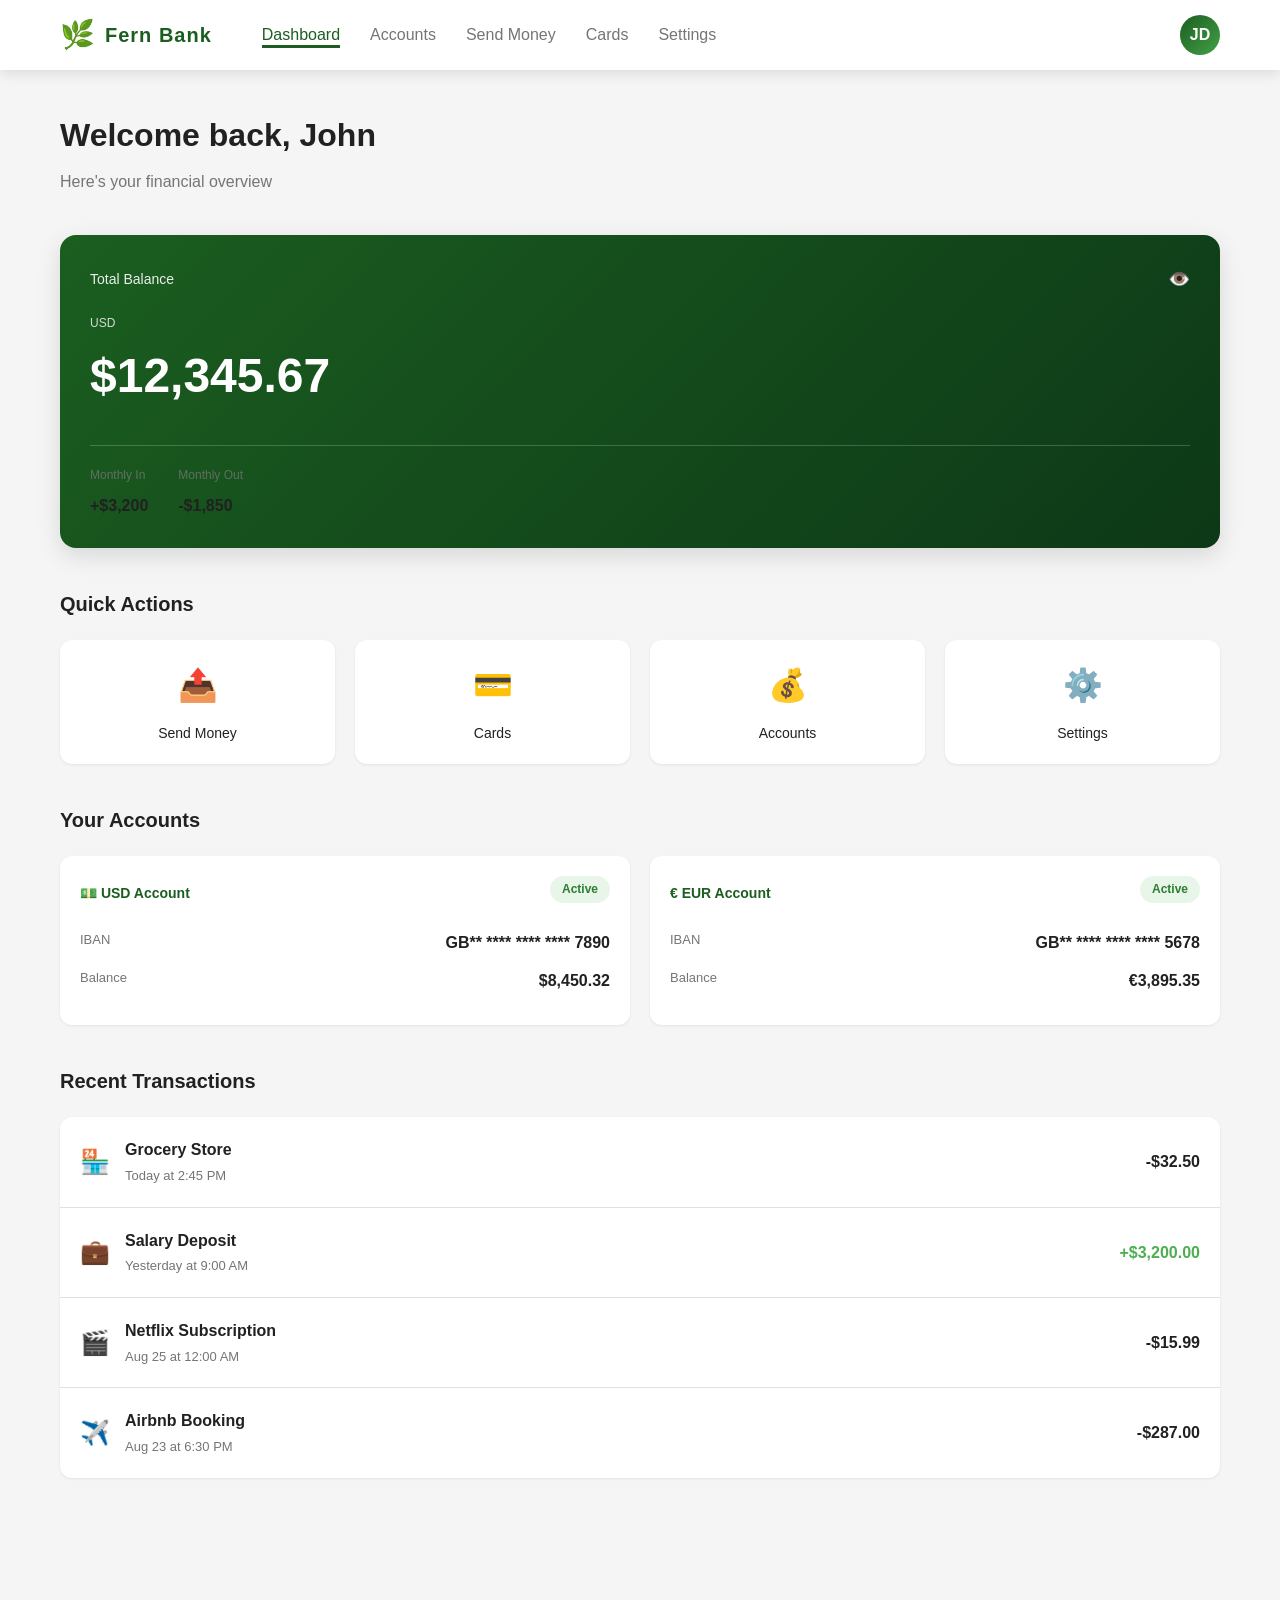
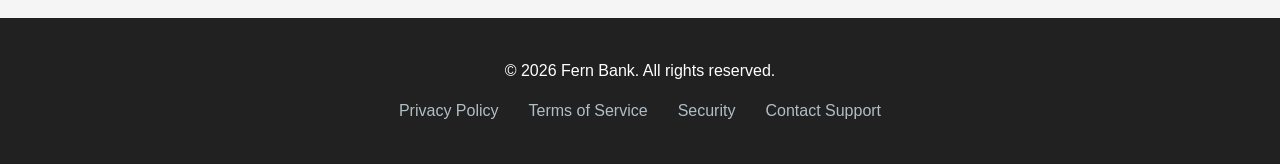
==== website/index.html @ 04ccd869 "Add Fern Bank website - modern banking UI inspired by Revolut - Create complete Fern Bank website wi" ====
<!DOCTYPE html>
<html lang="en">
<head>
    <meta charset="UTF-8">
    <meta name="viewport" content="width=device-width, initial-scale=1.0">
    <title>Fern Bank - Modern Digital Banking</title>
    <link rel="stylesheet" href="css/styles.css">
    <link rel="stylesheet" href="css/responsive.css">
</head>
<body>
    <!-- Navigation -->
    <nav class="navbar">
        <div class="navbar-container">
            <div class="logo">
                <span class="logo-icon">🌿</span>
                <span class="logo-text">Fern Bank</span>
            </div>
            <ul class="nav-links">
                <li><a href="index.html" class="active">Dashboard</a></li>
                <li><a href="accounts.html">Accounts</a></li>
                <li><a href="transfer.html">Send Money</a></li>
                <li><a href="cards.html">Cards</a></li>
                <li><a href="settings.html">Settings</a></li>
            </ul>
            <div class="nav-user">
                <div class="user-avatar">JD</div>
                <div class="user-menu">
                    <p class="user-name">John Doe</p>
                    <p class="user-email">john@fernbank.com</p>
                </div>
            </div>
        </div>
    </nav>

    <!-- Main Content -->
    <main class="main-content">
        <div class="container">
            <!-- Header Section -->
            <section class="header-section">
                <h1>Welcome back, John</h1>
                <p class="subtitle">Here's your financial overview</p>
            </section>

            <!-- Balance Card -->
            <section class="balance-section">
                <div class="balance-card">
                    <div class="balance-header">
                        <h2>Total Balance</h2>
                        <span class="balance-toggle">👁️</span>
                    </div>
                    <div class="balance-amount">
                        <span class="currency">USD</span>
                        <h3 class="amount">$12,345.67</h3>
                    </div>
                    <div class="balance-footer">
                        <div class="balance-stat">
                            <span class="stat-label">Monthly In</span>
                            <span class="stat-value">+$3,200</span>
                        </div>
                        <div class="balance-stat">
                            <span class="stat-label">Monthly Out</span>
                            <span class="stat-value">-$1,850</span>
                        </div>
                    </div>
                </div>
            </section>

            <!-- Quick Actions -->
            <section class="quick-actions">
                <h2>Quick Actions</h2>
                <div class="action-grid">
                    <a href="transfer.html" class="action-btn">
                        <span class="action-icon">📤</span>
                        <span class="action-label">Send Money</span>
                    </a>
                    <a href="cards.html" class="action-btn">
                        <span class="action-icon">💳</span>
                        <span class="action-label">Cards</span>
                    </a>
                    <a href="accounts.html" class="action-btn">
                        <span class="action-icon">💰</span>
                        <span class="action-label">Accounts</span>
                    </a>
                    <a href="settings.html" class="action-btn">
                        <span class="action-icon">⚙️</span>
                        <span class="action-label">Settings</span>
                    </a>
                </div>
            </section>

            <!-- Accounts Overview -->
            <section class="accounts-section">
                <h2>Your Accounts</h2>
                <div class="accounts-list">
                    <div class="account-card">
                        <div class="account-header">
                            <span class="account-type">💵 USD Account</span>
                            <span class="account-status">Active</span>
                        </div>
                        <div class="account-iban">
                            <span class="label">IBAN</span>
                            <span class="value">GB** **** **** **** 7890</span>
                        </div>
                        <div class="account-balance">
                            <span class="label">Balance</span>
                            <span class="value">$8,450.32</span>
                        </div>
                    </div>

                    <div class="account-card">
                        <div class="account-header">
                            <span class="account-type">€ EUR Account</span>
                            <span class="account-status">Active</span>
                        </div>
                        <div class="account-iban">
                            <span class="label">IBAN</span>
                            <span class="value">GB** **** **** **** 5678</span>
                        </div>
                        <div class="account-balance">
                            <span class="label">Balance</span>
                            <span class="value">€3,895.35</span>
                        </div>
                    </div>
                </div>
            </section>

            <!-- Recent Transactions -->
            <section class="transactions-section">
                <h2>Recent Transactions</h2>
                <div class="transactions-list">
                    <div class="transaction-item">
                        <div class="transaction-info">
                            <span class="transaction-icon">🏪</span>
                            <div class="transaction-details">
                                <span class="transaction-name">Grocery Store</span>
                                <span class="transaction-date">Today at 2:45 PM</span>
                            </div>
                        </div>
                        <span class="transaction-amount negative">-$32.50</span>
                    </div>

                    <div class="transaction-item">
                        <div class="transaction-info">
                            <span class="transaction-icon">💼</span>
                            <div class="transaction-details">
                                <span class="transaction-name">Salary Deposit</span>
                                <span class="transaction-date">Yesterday at 9:00 AM</span>
                            </div>
                        </div>
                        <span class="transaction-amount positive">+$3,200.00</span>
                    </div>

                    <div class="transaction-item">
                        <div class="transaction-info">
                            <span class="transaction-icon">🎬</span>
                            <div class="transaction-details">
                                <span class="transaction-name">Netflix Subscription</span>
                                <span class="transaction-date">Aug 25 at 12:00 AM</span>
                            </div>
                        </div>
                        <span class="transaction-amount negative">-$15.99</span>
                    </div>

                    <div class="transaction-item">
                        <div class="transaction-info">
                            <span class="transaction-icon">✈️</span>
                            <div class="transaction-details">
                                <span class="transaction-name">Airbnb Booking</span>
                                <span class="transaction-date">Aug 23 at 6:30 PM</span>
                            </div>
                        </div>
                        <span class="transaction-amount negative">-$287.00</span>
                    </div>
                </div>
            </section>
        </div>
    </main>

    <!-- Footer -->
    <footer class="footer">
        <div class="footer-content">
            <p>&copy; 2026 Fern Bank. All rights reserved.</p>
            <ul class="footer-links">
                <li><a href="#">Privacy Policy</a></li>
                <li><a href="#">Terms of Service</a></li>
                <li><a href="#">Security</a></li>
                <li><a href="#">Contact Support</a></li>
            </ul>
        </div>
    </footer>

    <script src="js/main.js"></script>
</body>
</html>
---- website/css/styles.css ----
/* ============================================
   FERN BANK - MAIN STYLESHEET
   ============================================ */

:root {
    --primary-color: #1B5E20;
    --primary-dark: #0D3817;
    --primary-light: #43A047;
    --secondary-color: #FFC107;
    --background-color: #F5F5F5;
    --surface-color: #FFFFFF;
    --text-primary: #212121;
    --text-secondary: #757575;
    --border-color: #E0E0E0;
    --success-color: #4CAF50;
    --danger-color: #F44336;
    --warning-color: #FF9800;
    --shadow-sm: 0 1px 3px rgba(0, 0, 0, 0.08);
    --shadow-md: 0 4px 12px rgba(0, 0, 0, 0.1);
    --shadow-lg: 0 8px 24px rgba(0, 0, 0, 0.12);
    --transition: all 0.3s ease;
}

* {
    margin: 0;
    padding: 0;
    box-sizing: border-box;
}

body {
    font-family: -apple-system, BlinkMacSystemFont, 'Segoe UI', Roboto, Oxygen, Ubuntu, Cantarell, sans-serif;
    background-color: var(--background-color);
    color: var(--text-primary);
    line-height: 1.6;
}

/* ============================================
   NAVIGATION
   ============================================ */

.navbar {
    background-color: var(--surface-color);
    box-shadow: var(--shadow-md);
    position: sticky;
    top: 0;
    z-index: 100;
}

.navbar-container {
    max-width: 1200px;
    margin: 0 auto;
    padding: 0 20px;
    display: flex;
    align-items: center;
    justify-content: space-between;
    height: 70px;
}

.logo {
    display: flex;
    align-items: center;
    gap: 10px;
    text-decoration: none;
    color: var(--primary-color);
    font-weight: bold;
    font-size: 20px;
}

.logo-icon {
    font-size: 28px;
}

.logo-text {
    letter-spacing: 1px;
}

.nav-links {
    display: flex;
    list-style: none;
    gap: 30px;
    flex: 1;
    margin-left: 50px;
}

.nav-links a {
    text-decoration: none;
    color: var(--text-secondary);
    font-weight: 500;
    transition: var(--transition);
    position: relative;
    padding-bottom: 5px;
}

.nav-links a:hover,
.nav-links a.active {
    color: var(--primary-color);
}

.nav-links a.active::after {
    content: '';
    position: absolute;
    bottom: 0;
    left: 0;
    right: 0;
    height: 3px;
    background-color: var(--primary-color);
}

.nav-user {
    display: flex;
    align-items: center;
    gap: 15px;
    margin-left: auto;
}

.user-avatar {
    width: 40px;
    height: 40px;
    border-radius: 50%;
    background: linear-gradient(135deg, var(--primary-color), var(--primary-light));
    display: flex;
    align-items: center;
    justify-content: center;
    color: white;
    font-weight: bold;
    cursor: pointer;
    transition: var(--transition);
}

.user-avatar:hover {
    transform: scale(1.05);
    box-shadow: var(--shadow-md);
}

.user-menu {
    display: none;
}

/* ============================================
   MAIN CONTENT
   ============================================ */

.main-content {
    flex: 1;
    min-height: calc(100vh - 70px);
}

.container {
    max-width: 1200px;
    margin: 0 auto;
    padding: 40px 20px;
}

/* ============================================
   HEADER SECTION
   ============================================ */

.header-section {
    margin-bottom: 40px;
}

.header-section h1 {
    font-size: 32px;
    margin-bottom: 8px;
    color: var(--text-primary);
}

.header-section .subtitle {
    font-size: 16px;
    color: var(--text-secondary);
}

/* ============================================
   BALANCE CARD
   ============================================ */

.balance-section {
    margin-bottom: 40px;
}

.balance-card {
    background: linear-gradient(135deg, var(--primary-color), var(--primary-dark));
    color: white;
    border-radius: 16px;
    padding: 30px;
    box-shadow: var(--shadow-lg);
}

.balance-header {
    display: flex;
    justify-content: space-between;
    align-items: center;
    margin-bottom: 20px;
}

.balance-header h2 {
    font-size: 14px;
    font-weight: 500;
    opacity: 0.9;
}

.balance-toggle {
    cursor: pointer;
    font-size: 18px;
}

.balance-amount {
    margin-bottom: 30px;
}

.balance-amount .currency {
    display: block;
    font-size: 12px;
    opacity: 0.8;
    margin-bottom: 5px;
}

.balance-amount h3 {
    font-size: 48px;
    font-weight: bold;
}

.balance-footer {
    display: flex;
    gap: 30px;
    padding-top: 20px;
    border-top: 1px solid rgba(255, 255, 255, 0.2);
}

.balance-stat {
    display: flex;
    flex-direction: column;
}

.stat-label {
    font-size: 12px;
    opacity: 0.8;
}

.stat-value {
    font-size: 16px;
    font-weight: bold;
    margin-top: 3px;
}

/* ============================================
   BUTTONS
   ============================================ */

.btn {
    display: inline-flex;
    align-items: center;
    justify-content: center;
    padding: 12px 24px;
    border: none;
    border-radius: 8px;
    font-size: 14px;
    font-weight: 600;
    cursor: pointer;
    transition: var(--transition);
    text-decoration: none;
}

.btn-primary {
    background-color: var(--primary-color);
    color: white;
}

.btn-primary:hover {
    background-color: var(--primary-dark);
    box-shadow: var(--shadow-md);
}

.btn-secondary {
    background-color: var(--background-color);
    color: var(--primary-color);
    border: 2px solid var(--primary-color);
}

.btn-secondary:hover {
    background-color: var(--primary-color);
    color: white;
}

.btn-large {
    width: 100%;
    padding: 16px 24px;
    font-size: 16px;
    margin-top: 20px;
}

.btn-small {
    padding: 8px 16px;
    font-size: 12px;
}

/* ============================================
   QUICK ACTIONS
   ============================================ */

.quick-actions {
    margin-bottom: 40px;
}

.quick-actions h2 {
    margin-bottom: 20px;
    font-size: 20px;
}

.action-grid {
    display: grid;
    grid-template-columns: repeat(auto-fit, minmax(150px, 1fr));
    gap: 20px;
}

.action-btn {
    display: flex;
    flex-direction: column;
    align-items: center;
    justify-content: center;
    gap: 10px;
    padding: 20px;
    background-color: var(--surface-color);
    border-radius: 12px;
    box-shadow: var(--shadow-sm);
    text-decoration: none;
    color: var(--text-primary);
    transition: var(--transition);
}

.action-btn:hover {
    transform: translateY(-4px);
    box-shadow: var(--shadow-md);
    background-color: #F0F7F0;
}

.action-icon {
    font-size: 32px;
}

.action-label {
    font-weight: 500;
    font-size: 14px;
    text-align: center;
}

/* ============================================
   ACCOUNTS SECTION
   ============================================ */

.accounts-section,
.accounts-detailed {
    margin-bottom: 40px;
}

.accounts-section h2,
.accounts-detailed h2 {
    margin-bottom: 20px;
    font-size: 20px;
}

.accounts-list,
.accounts-detailed {
    display: grid;
    grid-template-columns: repeat(auto-fit, minmax(300px, 1fr));
    gap: 20px;
}

.account-card {
    background-color: var(--surface-color);
    border-radius: 12px;
    padding: 20px;
    box-shadow: var(--shadow-sm);
    transition: var(--transition);
}

.account-card:hover {
    box-shadow: var(--shadow-md);
}

.account-card-detailed {
    background-color: var(--surface-color);
    border-radius: 12px;
    box-shadow: var(--shadow-sm);
    overflow: hidden;
    transition: var(--transition);
}

.account-card-detailed:hover {
    box-shadow: var(--shadow-md);
}

.account-header {
    display: flex;
    justify-content: space-between;
    align-items: center;
    margin-bottom: 15px;
}

.account-card-header {
    display: flex;
    justify-content: space-between;
    align-items: flex-start;
    padding: 20px;
    background-color: #FAFAFA;
    border-bottom: 1px solid var(--border-color);
}

.account-info h3 {
    margin-bottom: 4px;
    color: var(--text-primary);
}

.account-desc {
    font-size: 13px;
    color: var(--text-secondary);
}

.account-type {
    display: block;
    font-weight: 600;
    color: var(--primary-color);
    margin-bottom: 5px;
    font-size: 14px;
}

.account-status {
    display: inline-block;
    background-color: #E8F5E9;
    color: #2E7D32;
    padding: 4px 12px;
    border-radius: 20px;
    font-size: 12px;
    font-weight: 600;
}

.account-iban,
.account-balance,
.account-status {
    display: flex;
    justify-content: space-between;
    margin-bottom: 12px;
}

.account-iban .label,
.account-balance .label {
    font-size: 13px;
    color: var(--text-secondary);
}

.account-iban .value,
.account-balance .value {
    font-weight: 600;
    color: var(--text-primary);
}

.account-card-body {
    padding: 20px;
}

.info-row {
    display: flex;
    justify-content: space-between;
    margin-bottom: 15px;
    padding-bottom: 15px;
    border-bottom: 1px solid var(--border-color);
}

.info-row:last-child {
    border-bottom: none;
}

.info-row .label {
    color: var(--text-secondary);
    font-size: 13px;
}

.info-row .value {
    font-weight: 600;
    color: var(--text-primary);
}

.info-row .amount {
    color: var(--primary-color);
    font-size: 18px;
}

.account-card-actions {
    display: flex;
    gap: 10px;
    padding: 20px;
    background-color: #FAFAFA;
}

.account-card-actions .btn {
    flex: 1;
}

.account-menu {
    cursor: pointer;
    font-size: 18px;
    color: var(--text-secondary);
}

/* ============================================
   TRANSACTIONS
   ============================================ */

.transactions-section {
    margin-bottom: 40px;
}

.transactions-section h2 {
    margin-bottom: 20px;
    font-size: 20px;
}

.transactions-list {
    background-color: var(--surface-color);
    border-radius: 12px;
    overflow: hidden;
    box-shadow: var(--shadow-sm);
}

.transaction-item {
    display: flex;
    justify-content: space-between;
    align-items: center;
    padding: 20px;
    border-bottom: 1px solid var(--border-color);
    transition: var(--transition);
}

.transaction-item:last-child {
    border-bottom: none;
}

.transaction-item:hover {
    background-color: #FAFAFA;
}

.transaction-info {
    display: flex;
    align-items: center;
    gap: 15px;
    flex: 1;
}

.transaction-icon {
    font-size: 24px;
}

.transaction-details {
    display: flex;
    flex-direction: column;
}

.transaction-name {
    font-weight: 600;
    color: var(--text-primary);
    margin-bottom: 3px;
}

.transaction-date {
    font-size: 13px;
    color: var(--text-secondary);
}

.transaction-amount {
    font-weight: 600;
    font-size: 16px;
}

.transaction-amount.positive {
    color: var(--success-color);
}

.transaction-amount.negative {
    color: var(--text-primary);
}

/* ============================================
   CARDS SECTION
   ============================================ */

.card-display {
    display: grid;
    grid-template-columns: 1fr 1fr;
    gap: 30px;
    margin-bottom: 40px;
    align-items: center;
}

.card {
    border-radius: 16px;
    padding: 24px;
    color: white;
    box-shadow: var(--shadow-lg);
    height: 220px;
    display: flex;
    flex-direction: column;
    justify-content: space-between;
}

.physical-card {
    background: linear-gradient(135deg, #1B5E20, #0D3817);
}

.virtual-card {
    background: linear-gradient(135deg, #1976D2, #1565C0);
}

.card-header {
    display: flex;
    justify-content: space-between;
    align-items: flex-start;
}

.card-type {
    font-size: 11px;
    font-weight: 700;
    letter-spacing: 2px;
    opacity: 0.8;
}

.card-logo {
    font-size: 28px;
}

.card-number {
    display: flex;
    gap: 10px;
    font-size: 20px;
    font-weight: 500;
    letter-spacing: 2px;
    margin: 20px 0;
}

.card-details {
    display: flex;
    justify-content: space-between;
}

.card-detail {
    display: flex;
    flex-direction: column;
}

.detail-label {
    font-size: 10px;
    opacity: 0.7;
    margin-bottom: 3px;
}

.detail-value {
    font-size: 14px;
    font-weight: 600;
}

.card-info {
    padding: 20px 0;
}

.card-info h3 {
    margin-bottom: 8px;
}

.card-description {
    color: var(--text-secondary);
    font-size: 14px;
    margin-bottom: 20px;
}

.card-stats {
    display: grid;
    grid-template-columns: repeat(3, 1fr);
    gap: 20px;
    margin-bottom: 20px;
    padding: 20px;
    background-color: var(--background-color);
    border-radius: 8px;
}

.stat {
    display: flex;
    flex-direction: column;
}

.stat-label {
    font-size: 12px;
    color: var(--text-secondary);
    margin-bottom: 5px;
}

.stat-value {
    font-weight: 600;
    color: var(--text-primary);
}

.stat-value.active {
    color: var(--success-color);
}

.card-actions {
    display: flex;
    gap: 10px;
}

.card-actions .btn {
    flex: 1;
}

/* ============================================
   TRANSFER SECTION
   ============================================ */

.transfer-section {
    margin-bottom: 40px;
}

.transfer-card {
    background-color: var(--surface-color);
    border-radius: 12px;
    padding: 30px;
    box-shadow: var(--shadow-md);
    max-width: 500px;
}

.transfer-form {
    display: flex;
    flex-direction: column;
}

.form-group {
    margin-bottom: 20px;
}

.form-group label {
    display: block;
    font-weight: 600;
    margin-bottom: 8px;
    color: var(--text-primary);
    font-size: 14px;
}

.form-group input,
.form-group select {
    width: 100%;
    padding: 12px;
    border: 1px solid var(--border-color);
    border-radius: 8px;
    font-size: 14px;
    transition: var(--transition);
}

.form-group input:focus,
.form-group select:focus {
    outline: none;
    border-color: var(--primary-color);
    box-shadow: 0 0 0 3px rgba(27, 94, 32, 0.1);
}

.form-row {
    display: grid;
    grid-template-columns: 1fr 1fr;
    gap: 15px;
}

.suggestions {
    margin-top: 10px;
    border: 1px solid var(--border-color);
    border-radius: 8px;
    overflow: hidden;
    display: none;
}

.suggestion-item {
    display: flex;
    align-items: center;
    gap: 12px;
    padding: 12px;
    cursor: pointer;
    transition: var(--transition);
    border-bottom: 1px solid var(--border-color);
}

.suggestion-item:last-child {
    border-bottom: none;
}

.suggestion-item:hover {
    background-color: #FAFAFA;
}

.suggestion-avatar {
    font-size: 24px;
}

.suggestion-info p {
    margin: 2px 0;
}

.suggestion-name {
    font-weight: 600;
    color: var(--text-primary);
    font-size: 14px;
}

.suggestion-email {
    font-size: 12px;
    color: var(--text-secondary);
}

.fee-info {
    margin: 20px 0;
    padding: 15px;
    background-color: var(--background-color);
    border-radius: 8px;
}

.fee-row {
    display: flex;
    justify-content: space-between;
    margin-bottom: 10px;
    font-size: 14px;
}

.fee-row.total {
    font-weight: 600;
    padding-top: 10px;
    border-top: 1px solid var(--border-color);
    margin-top: 10px;
}

.fee-label {
    color: var(--text-secondary);
}

.fee-value {
    color: var(--text-primary);
    font-weight: 600;
}

.fee-free {
    color: var(--success-color);
}

/* ============================================
   RECIPIENTS
   ============================================ */

.recent-transfers {
    margin-bottom: 40px;
}

.recipients-grid {
    display: grid;
    grid-template-columns: repeat(auto-fill, minmax(150px, 1fr));
    gap: 20px;
}

.recipient-card {
    background-color: var(--surface-color);
    border-radius: 12px;
    padding: 20px;
    text-align: center;
    box-shadow: var(--shadow-sm);
    transition: var(--transition);
}

.recipient-card:hover {
    box-shadow: var(--shadow-md);
    transform: translateY(-2px);
}

.recipient-avatar {
    font-size: 48px;
    display: block;
    margin-bottom: 10px;
}

.recipient-name {
    font-weight: 600;
    margin-bottom: 3px;
    color: var(--text-primary);
}

.recipient-email {
    font-size: 12px;
    color: var(--text-secondary);
    margin-bottom: 12px;
}

/* ============================================
   SETTINGS
   ============================================ */

.settings-layout {
    display: grid;
    grid-template-columns: 250px 1fr;
    gap: 30px;
}

.settings-sidebar {
    background-color: var(--surface-color);
    border-radius: 12px;
    padding: 0;
    height: fit-content;
    box-shadow: var(--shadow-sm);
}

.settings-menu {
    display: flex;
    flex-direction: column;
    list-style: none;
}

.menu-item {
    display: block;
    padding: 15px 20px;
    text-decoration: none;
    color: var(--text-secondary);
    border-bottom: 1px solid var(--border-color);
    transition: var(--transition);
    cursor: pointer;
}

.menu-item:last-child {
    border-bottom: none;
}

.menu-item:hover {
    background-color: #FAFAFA;
    color: var(--primary-color);
}

.menu-item.active {
    background-color: #F0F7F0;
    color: var(--primary-color);
    font-weight: 600;
    border-left: 4px solid var(--primary-color);
    padding-left: 16px;
}

.settings-content {
    display: flex;
    flex-direction: column;
    gap: 20px;
}

.settings-panel h2 {
    margin-bottom: 20px;
    font-size: 22px;
}

.setting-card {
    background-color: var(--surface-color);
    border-radius: 12px;
    overflow: hidden;
    box-shadow: var(--shadow-sm);
}

.setting-header {
    padding: 20px;
    background-color: #FAFAFA;
    border-bottom: 1px solid var(--border-color);
}

.setting-header h3 {
    font-size: 16px;
    margin: 0;
}

.setting-body {
    padding: 20px;
}

.setting-desc {
    font-size: 13px;
    color: var(--text-secondary);
}

.profile-item {
    display: flex;
    align-items: center;
    gap: 20px;
    margin-bottom: 20px;
}

.profile-avatar {
    width: 80px;
    height: 80px;
    border-radius: 50%;
    object-fit: cover;
}

.profile-info {
    flex: 1;
}

.profile-info p {
    margin: 3px 0;
}

.toggle-item {
    display: flex;
    justify-content: space-between;
    align-items: center;
    padding: 15px 0;
    border-bottom: 1px solid var(--border-color);
}

.toggle-item:last-child {
    border-bottom: none;
}

.toggle-info p {
    margin: 3px 0;
}

.toggle-switch {
    position: relative;
    display: inline-block;
    width: 50px;
    height: 28px;
}

.toggle-switch input {
    opacity: 0;
    width: 0;
    height: 0;
}

.toggle-slider {
    position: absolute;
    cursor: pointer;
    top: 0;
    left: 0;
    right: 0;
    bottom: 0;
    background-color: #CCC;
    transition: var(--transition);
    border-radius: 34px;
}

.toggle-slider:before {
    position: absolute;
    content: '';
    height: 22px;
    width: 22px;
    left: 3px;
    bottom: 3px;
    background-color: white;
    transition: var(--transition);
    border-radius: 50%;
}

input:checked + .toggle-slider {
    background-color: var(--primary-color);
}

input:checked + .toggle-slider:before {
    transform: translateX(22px);
}

.session-item,
.limit-item,
.support-item {
    display: flex;
    justify-content: space-between;
    align-items: center;
    padding: 15px 0;
    border-bottom: 1px solid var(--border-color);
}

.session-item:last-child,
.limit-item:last-child,
.support-item:last-child {
    border-bottom: none;
}

.session-info p,
.support-item p {
    margin: 3px 0;
}

.badge {
    background-color: #E8F5E9;
    color: #2E7D32;
    padding: 4px 12px;
    border-radius: 20px;
    font-size: 12px;
    font-weight: 600;
}

/* ============================================
   ACTION SECTION
   ============================================ */

.action-section {
    margin-bottom: 30px;
}

/* ============================================
   FOOTER
   ============================================ */

.footer {
    background-color: var(--text-primary);
    color: white;
    padding: 40px 20px;
    margin-top: 60px;
}

.footer-content {
    max-width: 1200px;
    margin: 0 auto;
    text-align: center;
}

.footer-links {
    list-style: none;
    display: flex;
    justify-content: center;
    gap: 30px;
    margin-top: 15px;
}

.footer-links a {
    color: #B0BEC5;
    text-decoration: none;
    transition: var(--transition);
}

.footer-links a:hover {
    color: white;
}
---- website/css/responsive.css ----
/* ============================================
   FERN BANK - RESPONSIVE DESIGN
   ============================================ */

/* Tablet (768px and up) */
@media (max-width: 1024px) {
    .navbar-container {
        padding: 0 15px;
    }

    .nav-links {
        gap: 20px;
        font-size: 14px;
    }

    .container {
        padding: 30px 15px;
    }

    .action-grid {
        grid-template-columns: repeat(auto-fit, minmax(120px, 1fr));
    }

    .settings-layout {
        grid-template-columns: 200px 1fr;
        gap: 20px;
    }

    .card-display {
        grid-template-columns: 1fr;
        gap: 20px;
    }

    .balance-card {
        padding: 20px;
    }

    .balance-amount h3 {
        font-size: 36px;
    }
}

/* Mobile (600px and below) */
@media (max-width: 768px) {
    .navbar-container {
        flex-direction: column;
        height: auto;
        gap: 15px;
        padding: 15px;
    }

    .nav-links {
        flex-direction: column;
        gap: 10px;
        margin-left: 0;
        width: 100%;
    }

    .nav-links a {
        display: block;
        padding: 10px;
    }

    .nav-user {
        width: 100%;
        justify-content: space-between;
    }

    .container {
        padding: 20px 15px;
    }

    .action-grid {
        grid-template-columns: repeat(2, 1fr);
        gap: 15px;
    }

    .action-btn {
        padding: 15px;
    }

    .action-icon {
        font-size: 28px;
    }

    .action-label {
        font-size: 12px;
    }

    .accounts-list,
    .accounts-detailed {
        grid-template-columns: 1fr;
    }

    .balance-card {
        padding: 20px;
    }

    .balance-amount h3 {
        font-size: 28px;
    }

    .balance-footer {
        flex-direction: column;
        gap: 15px;
    }

    .recipients-grid {
        grid-template-columns: repeat(auto-fill, minmax(100px, 1fr));
        gap: 15px;
    }

    .settings-layout {
        grid-template-columns: 1fr;
        gap: 20px;
    }

    .settings-sidebar {
        display: grid;
        grid-template-columns: repeat(auto-fit, minmax(100px, 1fr));
        gap: 10px;
    }

    .settings-menu {
        flex-direction: row;
        flex-wrap: wrap;
    }

    .menu-item {
        flex: 1;
        min-width: 100px;
        text-align: center;
        padding: 10px;
        border-right: 1px solid var(--border-color);
        border-bottom: none;
    }

    .menu-item:last-child {
        border-right: none;
    }

    .menu-item.active {
        border-left: none;
        border-bottom: 3px solid var(--primary-color);
        padding-bottom: 7px;
    }

    .card-display {
        grid-template-columns: 1fr;
        gap: 20px;
    }

    .transfer-card {
        max-width: 100%;
    }

    .form-row {
        grid-template-columns: 1fr;
    }

    .card-stats {
        grid-template-columns: 1fr;
    }

    .balance-stats {
        flex-direction: column;
        gap: 15px;
    }
}

/* Small Mobile (480px and below) */
@media (max-width: 480px) {
    .logo-icon {
        font-size: 24px;
    }

    .logo-text {
        font-size: 16px;
    }

    .balance-amount h3 {
        font-size: 24px;
    }

    .action-grid {
        grid-template-columns: 1fr;
    }

    .action-btn {
        padding: 12px;
        gap: 8px;
    }

    .action-icon {
        font-size: 24px;
    }

    .action-label {
        font-size: 11px;
    }

    .section-title {
        font-size: 18px;
    }

    .header-section h1 {
        font-size: 24px;
    }

    .transaction-item {
        flex-direction: column;
        gap: 10px;
    }

    .transaction-amount {
        align-self: flex-start;
    }

    .card {
        height: 180px;
        padding: 16px;
    }

    .card-number {
        font-size: 16px;
        gap: 8px;
    }

    .recipient-card {
        padding: 15px;
    }

    .recipient-avatar {
        font-size: 36px;
    }

    .btn-large {
        padding: 12px 16px;
        font-size: 14px;
    }
}
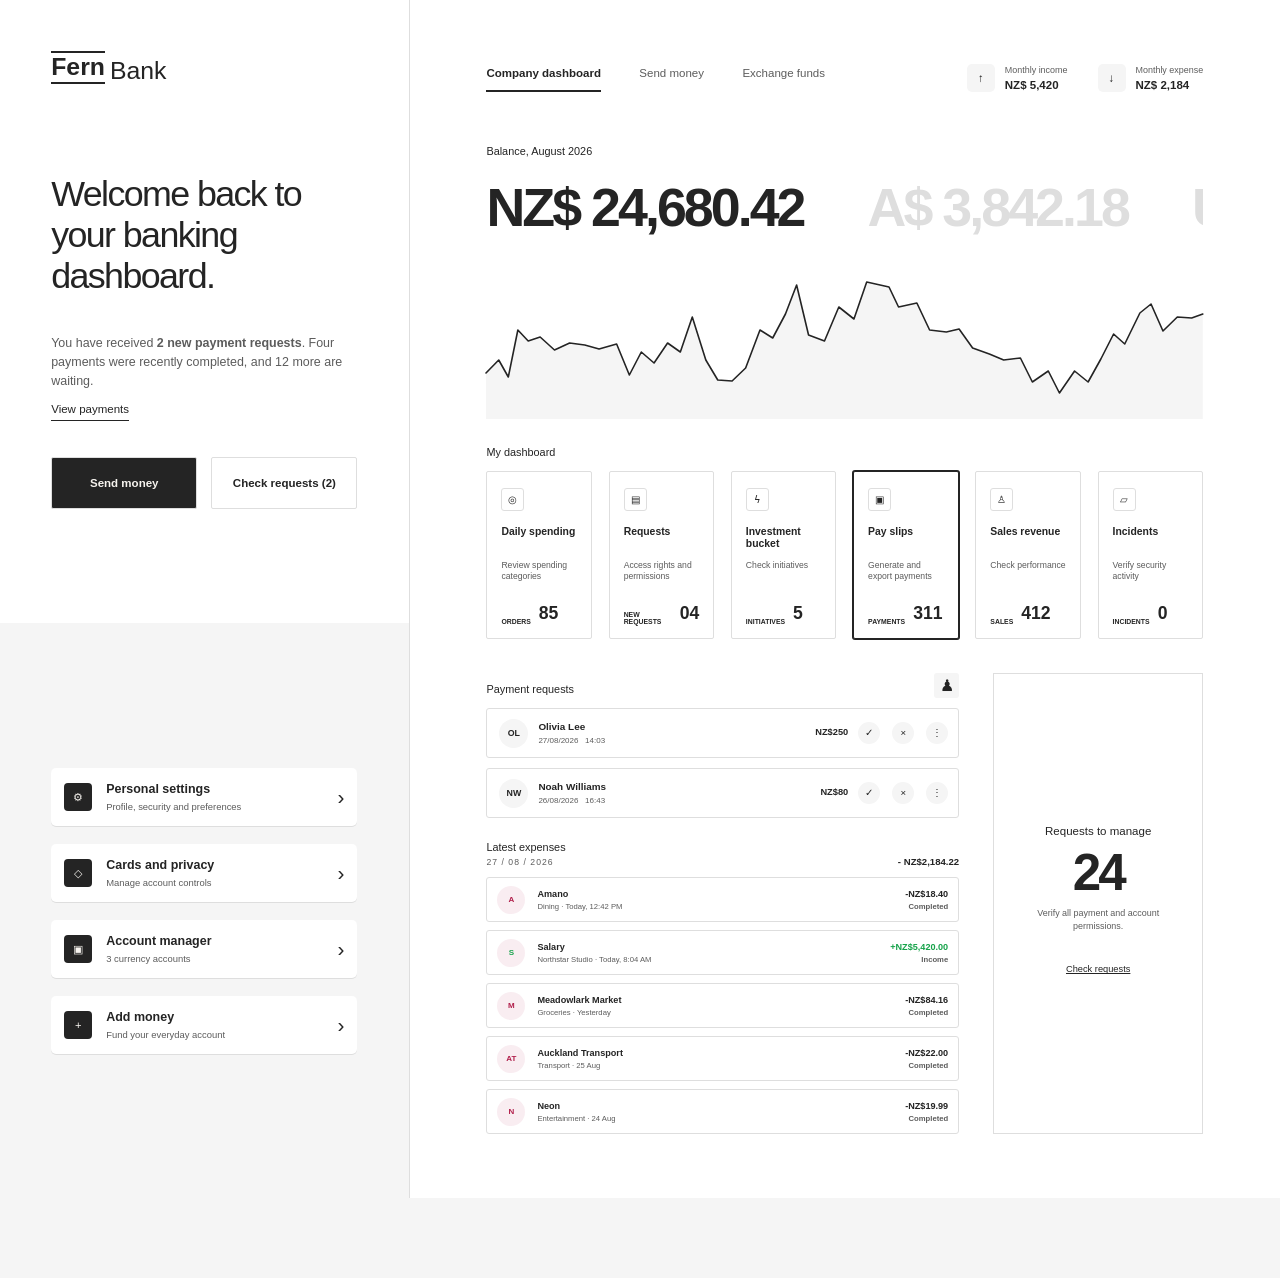
==== commit 6fcec055: "Add Project Koru ARB pack, refresh Fern Bank demo, and reframe repo as review/training material avat" ====
--- a/website/index.html
+++ b/website/index.html
@@ -1,194 +1,247 @@
-<!DOCTYPE html>
+<!doctype html>
 <html lang="en">
 <head>
-    <meta charset="UTF-8">
-    <meta name="viewport" content="width=device-width, initial-scale=1.0">
-    <title>Fern Bank - Modern Digital Banking</title>
-    <link rel="stylesheet" href="css/styles.css">
-    <link rel="stylesheet" href="css/responsive.css">
+  <meta charset="utf-8">
+  <meta name="viewport" content="width=device-width, initial-scale=1">
+  <script>
+    (() => {
+      const param = new URLSearchParams(window.location.search).get("clawpilotTheme");
+      const theme = param || (window.matchMedia("(prefers-color-scheme: dark)").matches ? "dark" : "light");
+      document.documentElement.setAttribute("data-theme", theme);
+    })();
+  </script>
+  <title>Fern Bank</title>
+  <meta name="description" content="Fern Bank personal banking product exercise">
+  <link rel="icon" href="data:image/svg+xml,%3Csvg xmlns='http://www.w3.org/2000/svg' viewBox='0 0 64 64'%3E%3Crect width='64' height='64' rx='16' fill='%23b11f4b'/%3E%3Cpath d='M16 49C18 26 30 14 50 11 47 32 36 45 16 49Z' fill='none' stroke='white' stroke-width='5'/%3E%3C/svg%3E">
+  <link rel="stylesheet" href="css/styles.css">
+  <link rel="stylesheet" href="css/responsive.css">
 </head>
 <body>
-    <!-- Navigation -->
-    <nav class="navbar">
-        <div class="navbar-container">
-            <div class="logo">
-                <span class="logo-icon">🌿</span>
-                <span class="logo-text">Fern Bank</span>
-            </div>
-            <ul class="nav-links">
-                <li><a href="index.html" class="active">Dashboard</a></li>
-                <li><a href="accounts.html">Accounts</a></li>
-                <li><a href="transfer.html">Send Money</a></li>
-                <li><a href="cards.html">Cards</a></li>
-                <li><a href="settings.html">Settings</a></li>
-            </ul>
-            <div class="nav-user">
-                <div class="user-avatar">JD</div>
-                <div class="user-menu">
-                    <p class="user-name">John Doe</p>
-                    <p class="user-email">john@fernbank.com</p>
-                </div>
-            </div>
-        </div>
-    </nav>
-
-    <!-- Main Content -->
-    <main class="main-content">
-        <div class="container">
-            <!-- Header Section -->
-            <section class="header-section">
-                <h1>Welcome back, John</h1>
-                <p class="subtitle">Here's your financial overview</p>
+  <div class="app-shell">
+    <aside class="sidebar" aria-label="Primary navigation">
+      <a class="brand" href="#home" aria-label="Fern Bank home">
+        <span class="brand-mark" aria-hidden="true">
+          <svg viewBox="0 0 48 48"><path d="M11 38C13 20 23 10 38 8c-2 16-10 26-27 30Z"/><path d="M13 36c7-8 14-14 23-24"/><path d="M19 29h9M24 23v-7"/></svg>
+        </span>
+        <span>Fern Bank</span>
+      </a>
+      <nav class="primary-nav">
+        <button class="nav-item is-active" data-view="home" type="button"><svg viewBox="0 0 24 24"><path d="M3 11 12 4l9 7v9H3Z"/><path d="M9 20v-6h6v6"/></svg><span>Home</span></button>
+        <button class="nav-item" data-view="accounts" type="button"><svg viewBox="0 0 24 24"><rect x="3" y="6" width="18" height="13" rx="2"/><path d="M3 10h18M16 15h2"/></svg><span>Accounts</span></button>
+        <button class="nav-item" data-view="payments" type="button"><svg viewBox="0 0 24 24"><path d="M5 12h14M14 7l5 5-5 5"/><path d="M10 5H5a2 2 0 0 0-2 2v10a2 2 0 0 0 2 2h5"/></svg><span>Payments</span></button>
+        <button class="nav-item" data-view="cards" type="button"><svg viewBox="0 0 24 24"><rect x="3" y="5" width="18" height="14" rx="3"/><path d="M3 10h18"/></svg><span>Cards</span></button>
+        <button class="nav-item" data-view="insights" type="button"><svg viewBox="0 0 24 24"><path d="M4 20V10M10 20V4M16 20v-7M22 20V8"/></svg><span>Insights</span></button>
+      </nav>
+      <nav class="secondary-nav" aria-label="Secondary navigation">
+        <button class="nav-item" data-view="settings" type="button"><svg viewBox="0 0 24 24"><circle cx="12" cy="12" r="3"/><path d="M19 13.5v-3l-2-.6-.7-1.6 1-1.9-2.1-2.1-1.9 1-1.6-.7L10.5 3h-3l-.6 2-1.6.7-1.9-1-2.1 2.1 1 1.9-.7 1.6-2 .6v3l2 .6.7 1.6-1 1.9 2.1 2.1 1.9-1 1.6.7.6 2h3l.6-2 1.6-.7 1.9 1 2.1-2.1-1-1.9.7-1.6Z" transform="translate(2.5 0) scale(.79)"/></svg><span>Settings</span></button>
+        <button class="nav-item" id="themeToggle" type="button"><svg viewBox="0 0 24 24"><path d="M20 15.2A8 8 0 0 1 8.8 4 8 8 0 1 0 20 15.2Z"/></svg><span>Appearance</span></button>
+      </nav>
+    </aside>
+
+    <header class="mobile-header">
+      <a class="brand" href="#home"><span class="brand-mark" aria-hidden="true">F</span><span>Fern Bank</span></a>
+      <button class="icon-button" id="menuToggle" type="button" aria-label="Open navigation" aria-expanded="false"><svg viewBox="0 0 24 24"><path d="M4 7h16M4 12h16M4 17h16"/></svg></button>
+    </header>
+
+    <main class="workspace">
+      <header class="topbar">
+        <div><p class="eyebrow">PERSONAL BANKING</p><h1 id="pageTitle">Good afternoon, Maya</h1></div>
+        <div class="topbar-actions">
+          <button class="icon-button notification-button" id="notificationButton" type="button" aria-label="Notifications" aria-expanded="false"><svg viewBox="0 0 24 24"><path d="M18 9a6 6 0 0 0-12 0c0 7-3 7-3 7h18s-3 0-3-7M10 20h4"/></svg><span class="notification-dot" aria-hidden="true"></span></button>
+          <button class="profile-button" data-view="settings" type="button" aria-label="Open profile settings"><span class="avatar">MK</span><span class="profile-copy"><strong>Maya King</strong><small>Personal plan</small></span></button>
+        </div>
+        <div class="notification-panel" id="notificationPanel" hidden>
+          <div class="panel-heading"><strong>Notifications</strong><button class="text-button" id="markReadButton" type="button">Mark all read</button></div>
+          <article><span class="activity-icon success">+</span><div><strong>Salary received</strong><p>NZ$5,420.00 from Northstar Studio</p></div></article>
+          <article><span class="activity-icon">-</span><div><strong>Card payment</strong><p>NZ$18.40 at Amano, Auckland</p></div></article>
+        </div>
+      </header>
+
+      <section class="view is-active" id="view-home" data-title="Company dashboard">
+        <div class="reference-dashboard">
+          <aside class="welcome-rail">
+            <div class="welcome-top">
+              <a class="reference-logo" href="#home" aria-label="Fern Bank dashboard"><span>Fern</span><strong>Bank</strong></a>
+              <div class="welcome-copy">
+                <h2>Welcome back to your banking dashboard.</h2>
+                <p>You have received <strong>2 new payment requests</strong>. Four payments were recently completed, and 12 more are waiting.</p>
+                <button class="underlined-button" id="requestButton" type="button">View payments</button>
+              </div>
+              <div class="welcome-actions">
+                <button class="rail-primary" data-view="payments" type="button">Send money</button>
+                <button class="rail-secondary" data-toast="Payment requests opened" type="button">Check requests (2)</button>
+              </div>
+            </div>
+            <nav class="rail-menu" aria-label="Account shortcuts">
+              <button data-view="settings" type="button"><span class="rail-icon">⚙</span><span><strong>Personal settings</strong><small>Profile, security and preferences</small></span><b>›</b></button>
+              <button data-view="cards" type="button"><span class="rail-icon">◇</span><span><strong>Cards and privacy</strong><small>Manage account controls</small></span><b>›</b></button>
+              <button data-view="accounts" type="button"><span class="rail-icon">▣</span><span><strong>Account manager</strong><small>3 currency accounts</small></span><b>›</b></button>
+              <button id="addMoneyButton" type="button"><span class="rail-icon">+</span><span><strong>Add money</strong><small>Fund your everyday account</small></span><b>›</b></button>
+            </nav>
+          </aside>
+
+          <section class="company-dashboard">
+            <header class="dashboard-tabs">
+              <div class="dashboard-links">
+                <button class="is-active" type="button">Company dashboard</button>
+                <button data-view="payments" type="button">Send money</button>
+                <button data-view="accounts" type="button">Exchange funds</button>
+              </div>
+              <div class="dashboard-metrics">
+                <article><span class="metric-arrow">↑</span><small>Monthly income</small><strong>NZ$ 5,420</strong></article>
+                <article><span class="metric-arrow">↓</span><small>Monthly expense</small><strong>NZ$ 2,184</strong></article>
+              </div>
+            </header>
+
+            <section class="balance-analytics">
+              <p>Balance, August 2026</p>
+              <div class="currency-balances">
+                <span class="current-balance" id="balanceValue">NZ$ 24,680.42</span>
+                <span>A$ 3,842.18</span>
+                <span>US$ 1,520.44</span>
+                <button class="bare-icon" id="balanceToggle" type="button" aria-label="Hide balance">◉</button>
+              </div>
+              <svg class="balance-chart" viewBox="0 0 900 150" preserveAspectRatio="none" aria-label="Balance trend from July to August">
+                <path class="chart-fill" d="M0 104 L16 91 L28 108 L40 61 L53 72 L68 68 L86 81 L105 74 L124 76 L142 80 L164 75 L180 106 L195 83 L211 94 L228 74 L244 83 L259 48 L276 91 L291 111 L309 112 L326 99 L344 61 L360 69 L376 45 L390 16 L405 66 L425 72 L443 38 L462 50 L478 13 L506 18 L518 38 L541 34 L557 61 L578 63 L594 60 L611 79 L632 85 L650 91 L671 89 L686 113 L706 102 L720 124 L739 102 L756 113 L772 90 L788 65 L802 75 L821 44 L835 35 L850 62 L868 48 L886 49 L900 45 L900 150 L0 150 Z"/>
+                <path class="chart-line" d="M0 104 L16 91 L28 108 L40 61 L53 72 L68 68 L86 81 L105 74 L124 76 L142 80 L164 75 L180 106 L195 83 L211 94 L228 74 L244 83 L259 48 L276 91 L291 111 L309 112 L326 99 L344 61 L360 69 L376 45 L390 16 L405 66 L425 72 L443 38 L462 50 L478 13 L506 18 L518 38 L541 34 L557 61 L578 63 L594 60 L611 79 L632 85 L650 91 L671 89 L686 113 L706 102 L720 124 L739 102 L756 113 L772 90 L788 65 L802 75 L821 44 L835 35 L850 62 L868 48 L886 49 L900 45"/>
+              </svg>
             </section>
 
-            <!-- Balance Card -->
-            <section class="balance-section">
-                <div class="balance-card">
-                    <div class="balance-header">
-                        <h2>Total Balance</h2>
-                        <span class="balance-toggle">👁️</span>
-                    </div>
-                    <div class="balance-amount">
-                        <span class="currency">USD</span>
-                        <h3 class="amount">$12,345.67</h3>
-                    </div>
-                    <div class="balance-footer">
-                        <div class="balance-stat">
-                            <span class="stat-label">Monthly In</span>
-                            <span class="stat-value">+$3,200</span>
-                        </div>
-                        <div class="balance-stat">
-                            <span class="stat-label">Monthly Out</span>
-                            <span class="stat-value">-$1,850</span>
-                        </div>
-                    </div>
-                </div>
+            <section class="dashboard-modules">
+              <p class="dashboard-label">My dashboard</p>
+              <div class="module-grid">
+                <button data-view="accounts" type="button"><span class="module-icon">◎</span><strong>Daily spending</strong><small>Review spending categories</small><span class="module-total"><small>ORDERS</small><b>85</b></span></button>
+                <button data-toast="Payment requests opened" type="button"><span class="module-icon">▤</span><strong>Requests</strong><small>Access rights and permissions</small><span class="module-total"><small>NEW REQUESTS</small><b>04</b></span></button>
+                <button data-view="insights" type="button"><span class="module-icon">ϟ</span><strong>Investment bucket</strong><small>Check initiatives</small><span class="module-total"><small>INITIATIVES</small><b>5</b></span></button>
+                <button class="is-selected" data-view="payments" type="button"><span class="module-icon">▣</span><strong>Pay slips</strong><small>Generate and export payments</small><span class="module-total"><small>PAYMENTS</small><b>311</b></span></button>
+                <button data-view="insights" type="button"><span class="module-icon">♙</span><strong>Sales revenue</strong><small>Check performance</small><span class="module-total"><small>SALES</small><b>412</b></span></button>
+                <button data-view="settings" type="button"><span class="module-icon">▱</span><strong>Incidents</strong><small>Verify security activity</small><span class="module-total"><small>INCIDENTS</small><b>0</b></span></button>
+              </div>
             </section>
 
-            <!-- Quick Actions -->
-            <section class="quick-actions">
-                <h2>Quick Actions</h2>
-                <div class="action-grid">
-                    <a href="transfer.html" class="action-btn">
-                        <span class="action-icon">📤</span>
-                        <span class="action-label">Send Money</span>
-                    </a>
-                    <a href="cards.html" class="action-btn">
-                        <span class="action-icon">💳</span>
-                        <span class="action-label">Cards</span>
-                    </a>
-                    <a href="accounts.html" class="action-btn">
-                        <span class="action-icon">💰</span>
-                        <span class="action-label">Accounts</span>
-                    </a>
-                    <a href="settings.html" class="action-btn">
-                        <span class="action-icon">⚙️</span>
-                        <span class="action-label">Settings</span>
-                    </a>
-                </div>
+            <div class="operations-grid">
+              <div>
+                <section class="employee-requests">
+                  <div class="ops-heading"><p>Payment requests</p><button class="small-square" type="button" aria-label="Request notifications">♟</button></div>
+                  <article><span class="avatar-photo">OL</span><span><strong>Olivia Lee</strong><small>27/08/2026 &nbsp; 14:03</small></span><b>NZ$250</b><button data-toast="Request approved" type="button">✓</button><button data-toast="Request declined" type="button">×</button><button type="button" aria-label="More actions">⋮</button></article>
+                  <article><span class="avatar-photo">NW</span><span><strong>Noah Williams</strong><small>26/08/2026 &nbsp; 16:43</small></span><b>NZ$80</b><button data-toast="Request approved" type="button">✓</button><button data-toast="Request declined" type="button">×</button><button type="button" aria-label="More actions">⋮</button></article>
+                </section>
+                <section class="latest-expenses">
+                  <div class="ops-heading"><span><p>Latest expenses</p><small>27 / 08 / 2026</small></span><strong>- NZ$2,184.22</strong></div>
+                  <div class="transaction-list compact-transactions" id="recentTransactions"></div>
+                </section>
+              </div>
+              <aside class="request-summary">
+                <span>Requests to manage</span>
+                <strong>24</strong>
+                <p>Verify all payment and account permissions.</p>
+                <button data-toast="All payment requests opened" type="button">Check requests</button>
+              </aside>
+            </div>
+          </section>
+        </div>
+      </section>
+
+      <section class="view" id="view-accounts" data-title="Accounts">
+        <div class="page-intro"><div><p class="eyebrow">YOUR MONEY</p><h2>Accounts</h2><p>Hold, exchange and organise money across currencies.</p></div><button class="primary-button" id="newAccountButton" type="button">+ New account</button></div>
+        <div class="account-grid" id="accountGrid"></div>
+        <section class="surface exchange-panel">
+          <div><p class="eyebrow">CURRENCY EXCHANGE</p><h2>Move money globally</h2><p>Preview a conversion using Fern Bank's sample exercise rate.</p></div>
+          <form class="exchange-form" id="exchangeForm">
+            <label>You sell<span class="money-input"><input id="sellAmount" inputmode="decimal" value="1000" aria-label="Amount to sell"><select id="sellCurrency" aria-label="Sell currency"><option>NZD</option><option>AUD</option><option>USD</option></select></span></label>
+            <button class="swap-button" id="swapCurrencies" type="button" aria-label="Swap currencies">⇅</button>
+            <label>You receive<span class="money-input"><output id="receiveAmount">923.00</output><select id="receiveCurrency" aria-label="Receive currency"><option>AUD</option><option>NZD</option><option>USD</option></select></span></label>
+            <button class="primary-button" type="submit">Review exchange</button>
+          </form>
+        </section>
+      </section>
+
+      <section class="view" id="view-payments" data-title="Send money">
+        <div class="page-intro"><div><p class="eyebrow">PAYMENTS</p><h2>Send money</h2><p>Fast local and international transfers from one place.</p></div></div>
+        <div class="payment-layout">
+          <form class="surface transfer-form" id="transferForm" novalidate>
+            <div class="step-indicator"><span class="is-current">1</span><i></i><span>2</span><i></i><span>3</span></div>
+            <div class="form-heading"><h3>Transfer details</h3><p>Choose who to pay and how much to send.</p></div>
+            <label>Recipient<div class="recipient-input"><span class="avatar small">OL</span><input id="recipient" autocomplete="off" value="Olivia Lee" required><button class="bare-icon" type="button" aria-label="Clear recipient" id="clearRecipient">×</button></div></label>
+            <div class="recipient-chips" aria-label="Recent recipients">
+              <button type="button" data-recipient="Noah Williams">NW</button><button type="button" data-recipient="Aroha Rangi">AR</button><button type="button" data-recipient="Theo Martin">TM</button><button type="button" data-recipient="Luca Chen">LC</button>
+            </div>
+            <label>Amount<span class="money-input large"><span>NZ$</span><input id="transferAmount" inputmode="decimal" placeholder="0.00" required><select id="transferCurrency" aria-label="Transfer currency"><option>NZD</option><option>AUD</option><option>USD</option></select></span></label>
+            <label>Reference <small>Optional</small><input id="transferReference" maxlength="30" placeholder="What's this for?"></label>
+            <div class="transfer-summary"><p><span>Transfer fee</span><strong>Free</strong></p><p><span>Estimated arrival</span><strong>Today</strong></p></div>
+            <p class="form-error" id="transferError" role="alert"></p>
+            <button class="primary-button wide" type="submit">Review transfer <span>→</span></button>
+          </form>
+          <aside class="surface safety-card"><span class="safety-icon">⌁</span><h3>Pause before you pay</h3><p>Fern will never ask you to move money to a “safe account” or share a one-time code.</p><button class="text-button" type="button" data-toast="Fraud safety guidance opened">Read fraud guidance →</button></aside>
+        </div>
+      </section>
+
+      <section class="view" id="view-cards" data-title="Cards">
+        <div class="page-intro"><div><p class="eyebrow">CARD CONTROLS</p><h2>Your cards</h2><p>Manage spending, security and digital wallets.</p></div><button class="primary-button" id="addCardButton" type="button">+ Add card</button></div>
+        <div class="cards-layout">
+          <article class="bank-card">
+            <div class="bank-card-top"><span class="fern-symbol">⌁</span><span>Fern</span><span class="contactless">)))</span></div>
+            <p class="card-number">•••• &nbsp;•••• &nbsp;•••• &nbsp;4821</p>
+            <div class="bank-card-bottom"><span><small>MAYA KING</small><strong>Debit</strong></span><span class="card-orbits">◯◯</span></div>
+            <div class="frozen-overlay" hidden><strong>Card frozen</strong></div>
+          </article>
+          <section class="surface card-controls">
+            <div class="section-heading"><div><p class="eyebrow">PHYSICAL CARD</p><h2>Everyday card</h2></div><span class="status-badge" id="cardStatus">Active</span></div>
+            <div class="control-grid">
+              <button type="button" id="freezeCard"><span class="control-icon">*</span><strong>Freeze</strong><small>Temporarily lock</small></button>
+              <button type="button" data-toast="PIN securely revealed for this demo"><span class="control-icon">•••</span><strong>View PIN</strong><small>Secure reveal</small></button>
+              <button type="button" data-toast="Card details opened"><span class="control-icon">123</span><strong>Details</strong><small>Number and CVV</small></button>
+              <button type="button" data-toast="Card spending limits opened"><span class="control-icon">≋</span><strong>Limits</strong><small>NZ$5,000 daily</small></button>
+            </div>
+            <div class="settings-list">
+              <label><span><strong>Online transactions</strong><small>Allow card-not-present payments</small></span><input class="switch" type="checkbox" checked></label>
+              <label><span><strong>Contactless payments</strong><small>Tap to pay in stores</small></span><input class="switch" type="checkbox" checked></label>
+              <label><span><strong>Cash withdrawals</strong><small>Use this card at ATMs</small></span><input class="switch" type="checkbox" checked></label>
+            </div>
+          </section>
+        </div>
+      </section>
+
+      <section class="view" id="view-insights" data-title="Insights">
+        <div class="page-intro"><div><p class="eyebrow">MONEY INSIGHTS</p><h2>Understand your spending</h2><p>A clear view of where your money went this month.</p></div><select class="compact-select" aria-label="Insight period"><option>August 2026</option><option>July 2026</option><option>June 2026</option></select></div>
+        <div class="metric-grid">
+          <article class="surface metric"><p>SPENT</p><strong>NZ$2,184.22</strong><span class="positive-copy">DOWN 12% vs July</span></article>
+          <article class="surface metric"><p>INCOME</p><strong>NZ$5,420.00</strong><span>1 payment</span></article>
+          <article class="surface metric"><p>SAVED</p><strong>NZ$1,248.60</strong><span class="positive-copy">23% of income</span></article>
+        </div>
+        <div class="content-grid insights-grid">
+          <section class="surface chart-card"><div class="section-heading"><div><p class="eyebrow">DAILY SPENDING</p><h2>August activity</h2></div></div><div class="bar-chart" aria-label="Daily spending chart"><i style="--height:38"><span>1</span></i><i style="--height:58"><span>5</span></i><i style="--height:32"><span>9</span></i><i style="--height:82"><span>13</span></i><i style="--height:49"><span>17</span></i><i style="--height:68"><span>21</span></i><i style="--height:43"><span>25</span></i><i class="today" style="--height:76"><span>27</span></i><i style="--height:0"><span>31</span></i></div></section>
+          <section class="surface category-card"><div class="section-heading"><div><p class="eyebrow">CATEGORIES</p><h2>Top spending</h2></div></div><div class="category-list"><p><span><i class="category-dot"></i>Shopping</span><strong>36% <small>NZ$784</small></strong></p><p><span><i class="category-dot soft"></i>Food &amp; drink</span><strong>28% <small>NZ$612</small></strong></p><p><span><i class="category-dot muted"></i>Transport</span><strong>20% <small>NZ$438</small></strong></p><p><span><i class="category-dot pale"></i>Bills</span><strong>16% <small>NZ$350</small></strong></p></div></section>
+        </div>
+      </section>
+
+      <section class="view" id="view-settings" data-title="Settings">
+        <div class="page-intro"><div><p class="eyebrow">YOUR FERN</p><h2>Settings</h2><p>Manage your profile, security and preferences.</p></div></div>
+        <div class="settings-layout">
+          <nav class="settings-tabs" aria-label="Settings sections"><button class="is-active" type="button" data-settings-tab="profile">Profile</button><button type="button" data-settings-tab="security">Security</button><button type="button" data-settings-tab="notifications">Notifications</button></nav>
+          <div class="settings-panels">
+            <section class="surface settings-panel is-active" id="settings-profile">
+              <div class="settings-heading"><div><h3>Personal details</h3><p>Keep your identity information up to date.</p></div><span class="avatar large">MK</span></div>
+              <form id="profileForm"><div class="form-row"><label>First name<input value="Maya"></label><label>Last name<input value="King"></label></div><label>Email address<input type="email" value="maya.king@example.com"></label><label>Phone number<input value="+64 21 555 0182"></label><button class="primary-button" type="submit">Save changes</button></form>
             </section>
-
-            <!-- Accounts Overview -->
-            <section class="accounts-section">
-                <h2>Your Accounts</h2>
-                <div class="accounts-list">
-                    <div class="account-card">
-                        <div class="account-header">
-                            <span class="account-type">💵 USD Account</span>
-                            <span class="account-status">Active</span>
-                        </div>
-                        <div class="account-iban">
-                            <span class="label">IBAN</span>
-                            <span class="value">GB** **** **** **** 7890</span>
-                        </div>
-                        <div class="account-balance">
-                            <span class="label">Balance</span>
-                            <span class="value">$8,450.32</span>
-                        </div>
-                    </div>
-
-                    <div class="account-card">
-                        <div class="account-header">
-                            <span class="account-type">€ EUR Account</span>
-                            <span class="account-status">Active</span>
-                        </div>
-                        <div class="account-iban">
-                            <span class="label">IBAN</span>
-                            <span class="value">GB** **** **** **** 5678</span>
-                        </div>
-                        <div class="account-balance">
-                            <span class="label">Balance</span>
-                            <span class="value">€3,895.35</span>
-                        </div>
-                    </div>
-                </div>
-            </section>
-
-            <!-- Recent Transactions -->
-            <section class="transactions-section">
-                <h2>Recent Transactions</h2>
-                <div class="transactions-list">
-                    <div class="transaction-item">
-                        <div class="transaction-info">
-                            <span class="transaction-icon">🏪</span>
-                            <div class="transaction-details">
-                                <span class="transaction-name">Grocery Store</span>
-                                <span class="transaction-date">Today at 2:45 PM</span>
-                            </div>
-                        </div>
-                        <span class="transaction-amount negative">-$32.50</span>
-                    </div>
-
-                    <div class="transaction-item">
-                        <div class="transaction-info">
-                            <span class="transaction-icon">💼</span>
-                            <div class="transaction-details">
-                                <span class="transaction-name">Salary Deposit</span>
-                                <span class="transaction-date">Yesterday at 9:00 AM</span>
-                            </div>
-                        </div>
-                        <span class="transaction-amount positive">+$3,200.00</span>
-                    </div>
-
-                    <div class="transaction-item">
-                        <div class="transaction-info">
-                            <span class="transaction-icon">🎬</span>
-                            <div class="transaction-details">
-                                <span class="transaction-name">Netflix Subscription</span>
-                                <span class="transaction-date">Aug 25 at 12:00 AM</span>
-                            </div>
-                        </div>
-                        <span class="transaction-amount negative">-$15.99</span>
-                    </div>
-
-                    <div class="transaction-item">
-                        <div class="transaction-info">
-                            <span class="transaction-icon">✈️</span>
-                            <div class="transaction-details">
-                                <span class="transaction-name">Airbnb Booking</span>
-                                <span class="transaction-date">Aug 23 at 6:30 PM</span>
-                            </div>
-                        </div>
-                        <span class="transaction-amount negative">-$287.00</span>
-                    </div>
-                </div>
-            </section>
-        </div>
+            <section class="surface settings-panel" id="settings-security"><div class="settings-heading"><div><h3>Security</h3><p>Control how you access and protect your account.</p></div></div><div class="settings-list roomy"><label><span><strong>Biometric approval</strong><small>Confirm payments with Face ID</small></span><input class="switch" type="checkbox" checked></label><label><span><strong>New device alerts</strong><small>Notify me about new sign-ins</small></span><input class="switch" type="checkbox" checked></label><button class="list-button" type="button" data-toast="Passcode workflow opened"><span><strong>Change passcode</strong><small>Last changed 3 months ago</small></span><span>→</span></button></div></section>
+            <section class="surface settings-panel" id="settings-notifications"><div class="settings-heading"><div><h3>Notifications</h3><p>Choose the updates you want to receive.</p></div></div><div class="settings-list roomy"><label><span><strong>Card transactions</strong><small>Every completed or declined payment</small></span><input class="switch" type="checkbox" checked></label><label><span><strong>Money received</strong><small>Incoming transfers and salary</small></span><input class="switch" type="checkbox" checked></label><label><span><strong>Product updates</strong><small>New Fern features and offers</small></span><input class="switch" type="checkbox"></label></div></section>
+          </div>
+        </div>
+      </section>
     </main>
-
-    <!-- Footer -->
-    <footer class="footer">
-        <div class="footer-content">
-            <p>&copy; 2026 Fern Bank. All rights reserved.</p>
-            <ul class="footer-links">
-                <li><a href="#">Privacy Policy</a></li>
-                <li><a href="#">Terms of Service</a></li>
-                <li><a href="#">Security</a></li>
-                <li><a href="#">Contact Support</a></li>
-            </ul>
-        </div>
-    </footer>
-
-    <script src="js/main.js"></script>
+  </div>
+
+  <div class="sheet-backdrop" id="sheetBackdrop" hidden></div>
+  <section class="review-sheet" id="reviewSheet" aria-labelledby="reviewTitle" aria-modal="true" role="dialog" hidden>
+    <div class="sheet-handle"></div>
+    <div class="panel-heading"><div><p class="eyebrow">CONFIRM DETAILS</p><h2 id="reviewTitle">Review transfer</h2></div><button class="icon-button" id="closeSheet" type="button" aria-label="Close">×</button></div>
+    <div class="review-recipient"><span class="avatar">OL</span><div><small>SENDING TO</small><strong id="reviewRecipient">Olivia Lee</strong></div></div>
+    <strong class="review-amount" id="reviewAmount">NZD 0.00</strong>
+    <div class="review-lines"><p><span>From</span><strong>Everyday NZD</strong></p><p><span>Fee</span><strong>Free</strong></p><p><span>Arrival</span><strong>Today</strong></p><p><span>Reference</span><strong id="reviewReference">Not provided</strong></p></div>
+    <button class="primary-button wide" id="confirmTransfer" type="button">Confirm transfer</button>
+  </section>
+  <div class="toast-region" id="toastRegion" aria-live="polite" aria-atomic="true"></div>
+  <script src="js/main.js"></script>
 </body>
 </html>
--- a/website/css/styles.css
+++ b/website/css/styles.css
@@ -1,1137 +1,583 @@
-/* ============================================
-   FERN BANK - MAIN STYLESHEET
-   ============================================ */
-
 :root {
-    --primary-color: #1B5E20;
-    --primary-dark: #0D3817;
-    --primary-light: #43A047;
-    --secondary-color: #FFC107;
-    --background-color: #F5F5F5;
-    --surface-color: #FFFFFF;
-    --text-primary: #212121;
-    --text-secondary: #757575;
-    --border-color: #E0E0E0;
-    --success-color: #4CAF50;
-    --danger-color: #F44336;
-    --warning-color: #FF9800;
-    --shadow-sm: 0 1px 3px rgba(0, 0, 0, 0.08);
-    --shadow-md: 0 4px 12px rgba(0, 0, 0, 0.1);
-    --shadow-lg: 0 8px 24px rgba(0, 0, 0, 0.12);
-    --transition: all 0.3s ease;
+  color-scheme: light;
+  --cp-bg: #f7f4ef;
+  --cp-bg-elevated: #fcfbf8;
+  --cp-surface: #ffffff;
+  --cp-surface-soft: #f5f5f5;
+  --cp-border: #dedede;
+  --cp-border-strong: #919191;
+  --cp-text: #242424;
+  --cp-text-muted: #5c5c5c;
+  --cp-text-soft: #6f6f6f;
+  --cp-accent: #b11f4b;
+  --cp-accent-hover: #9a1a41;
+  --cp-accent-soft: rgba(177, 31, 75, 0.08);
+  --cp-accent-fg: #ffffff;
+  --cp-success: #16a34a;
+  --cp-danger: #dc2626;
+  --cp-warning: #f59e0b;
+  --cp-link: #0078d4;
+  --cp-shadow: 0 18px 48px rgba(0, 0, 0, 0.12);
+  --cp-overlay: rgba(255, 255, 255, 0.8);
+  --cp-panel: rgba(255, 255, 255, 0.86);
+  --cp-panel-strong: rgba(255, 255, 255, 0.96);
+  --cp-sheen: rgba(255, 255, 255, 0.55);
+  --cp-highlight: rgba(177, 31, 75, 0.12);
 }
-
-* {
-    margin: 0;
-    padding: 0;
-    box-sizing: border-box;
+html[data-theme="dark"] {
+  color-scheme: dark;
+  --cp-bg: #3d3b3a;
+  --cp-bg-elevated: #343231;
+  --cp-surface: #292929;
+  --cp-surface-soft: #2e2e2e;
+  --cp-border: #474747;
+  --cp-border-strong: #5f5f5f;
+  --cp-text: #dedede;
+  --cp-text-muted: #919191;
+  --cp-text-soft: #b0b0b0;
+  --cp-accent: #fd8ea1;
+  --cp-accent-hover: #fb7b91;
+  --cp-accent-soft: rgba(253, 142, 161, 0.14);
+  --cp-accent-fg: #1a1a1a;
+  --cp-success: #4ade80;
+  --cp-danger: #f87171;
+  --cp-warning: #fbbf24;
+  --cp-link: #4da6ff;
+  --cp-shadow: 0 18px 48px rgba(0, 0, 0, 0.32);
+  --cp-overlay: rgba(41, 41, 41, 0.88);
+  --cp-panel: rgba(41, 41, 41, 0.72);
+  --cp-panel-strong: rgba(41, 41, 41, 0.96);
+  --cp-sheen: rgba(255, 255, 255, 0.04);
+  --cp-highlight: rgba(253, 142, 161, 0.12);
 }
 
-body {
-    font-family: -apple-system, BlinkMacSystemFont, 'Segoe UI', Roboto, Oxygen, Ubuntu, Cantarell, sans-serif;
-    background-color: var(--background-color);
-    color: var(--text-primary);
-    line-height: 1.6;
-}
-
-/* ============================================
-   NAVIGATION
-   ============================================ */
-
-.navbar {
-    background-color: var(--surface-color);
-    box-shadow: var(--shadow-md);
-    position: sticky;
-    top: 0;
-    z-index: 100;
-}
-
-.navbar-container {
-    max-width: 1200px;
-    margin: 0 auto;
-    padding: 0 20px;
-    display: flex;
-    align-items: center;
-    justify-content: space-between;
-    height: 70px;
-}
-
-.logo {
-    display: flex;
-    align-items: center;
-    gap: 10px;
-    text-decoration: none;
-    color: var(--primary-color);
-    font-weight: bold;
-    font-size: 20px;
-}
-
-.logo-icon {
-    font-size: 28px;
-}
-
-.logo-text {
-    letter-spacing: 1px;
-}
-
-.nav-links {
-    display: flex;
-    list-style: none;
-    gap: 30px;
-    flex: 1;
-    margin-left: 50px;
-}
-
-.nav-links a {
-    text-decoration: none;
-    color: var(--text-secondary);
-    font-weight: 500;
-    transition: var(--transition);
-    position: relative;
-    padding-bottom: 5px;
-}
-
-.nav-links a:hover,
-.nav-links a.active {
-    color: var(--primary-color);
-}
-
-.nav-links a.active::after {
-    content: '';
-    position: absolute;
-    bottom: 0;
-    left: 0;
-    right: 0;
-    height: 3px;
-    background-color: var(--primary-color);
-}
-
-.nav-user {
-    display: flex;
-    align-items: center;
-    gap: 15px;
-    margin-left: auto;
-}
-
-.user-avatar {
-    width: 40px;
-    height: 40px;
-    border-radius: 50%;
-    background: linear-gradient(135deg, var(--primary-color), var(--primary-light));
-    display: flex;
-    align-items: center;
-    justify-content: center;
-    color: white;
-    font-weight: bold;
-    cursor: pointer;
-    transition: var(--transition);
-}
-
-.user-avatar:hover {
-    transform: scale(1.05);
-    box-shadow: var(--shadow-md);
-}
-
-.user-menu {
-    display: none;
-}
-
-/* ============================================
-   MAIN CONTENT
-   ============================================ */
-
-.main-content {
-    flex: 1;
-    min-height: calc(100vh - 70px);
-}
-
-.container {
-    max-width: 1200px;
-    margin: 0 auto;
-    padding: 40px 20px;
-}
-
-/* ============================================
-   HEADER SECTION
-   ============================================ */
-
-.header-section {
-    margin-bottom: 40px;
-}
-
-.header-section h1 {
-    font-size: 32px;
-    margin-bottom: 8px;
-    color: var(--text-primary);
-}
-
-.header-section .subtitle {
-    font-size: 16px;
-    color: var(--text-secondary);
-}
-
-/* ============================================
-   BALANCE CARD
-   ============================================ */
-
-.balance-section {
-    margin-bottom: 40px;
-}
-
-.balance-card {
-    background: linear-gradient(135deg, var(--primary-color), var(--primary-dark));
-    color: white;
-    border-radius: 16px;
-    padding: 30px;
-    box-shadow: var(--shadow-lg);
-}
-
-.balance-header {
-    display: flex;
-    justify-content: space-between;
-    align-items: center;
-    margin-bottom: 20px;
-}
-
-.balance-header h2 {
-    font-size: 14px;
-    font-weight: 500;
-    opacity: 0.9;
-}
-
-.balance-toggle {
-    cursor: pointer;
-    font-size: 18px;
-}
-
-.balance-amount {
-    margin-bottom: 30px;
-}
-
-.balance-amount .currency {
-    display: block;
-    font-size: 12px;
-    opacity: 0.8;
-    margin-bottom: 5px;
-}
-
-.balance-amount h3 {
-    font-size: 48px;
-    font-weight: bold;
-}
-
-.balance-footer {
-    display: flex;
-    gap: 30px;
-    padding-top: 20px;
-    border-top: 1px solid rgba(255, 255, 255, 0.2);
-}
-
-.balance-stat {
-    display: flex;
-    flex-direction: column;
-}
-
-.stat-label {
-    font-size: 12px;
-    opacity: 0.8;
-}
-
-.stat-value {
-    font-size: 16px;
-    font-weight: bold;
-    margin-top: 3px;
-}
-
-/* ============================================
-   BUTTONS
-   ============================================ */
-
-.btn {
-    display: inline-flex;
-    align-items: center;
-    justify-content: center;
-    padding: 12px 24px;
-    border: none;
-    border-radius: 8px;
-    font-size: 14px;
-    font-weight: 600;
-    cursor: pointer;
-    transition: var(--transition);
-    text-decoration: none;
-}
-
-.btn-primary {
-    background-color: var(--primary-color);
-    color: white;
-}
-
-.btn-primary:hover {
-    background-color: var(--primary-dark);
-    box-shadow: var(--shadow-md);
-}
-
-.btn-secondary {
-    background-color: var(--background-color);
-    color: var(--primary-color);
-    border: 2px solid var(--primary-color);
-}
-
-.btn-secondary:hover {
-    background-color: var(--primary-color);
-    color: white;
-}
-
-.btn-large {
-    width: 100%;
-    padding: 16px 24px;
-    font-size: 16px;
-    margin-top: 20px;
-}
-
-.btn-small {
-    padding: 8px 16px;
-    font-size: 12px;
-}
-
-/* ============================================
-   QUICK ACTIONS
-   ============================================ */
-
-.quick-actions {
-    margin-bottom: 40px;
-}
-
-.quick-actions h2 {
-    margin-bottom: 20px;
-    font-size: 20px;
-}
-
-.action-grid {
-    display: grid;
-    grid-template-columns: repeat(auto-fit, minmax(150px, 1fr));
-    gap: 20px;
-}
-
-.action-btn {
-    display: flex;
-    flex-direction: column;
-    align-items: center;
-    justify-content: center;
-    gap: 10px;
-    padding: 20px;
-    background-color: var(--surface-color);
-    border-radius: 12px;
-    box-shadow: var(--shadow-sm);
-    text-decoration: none;
-    color: var(--text-primary);
-    transition: var(--transition);
-}
-
-.action-btn:hover {
-    transform: translateY(-4px);
-    box-shadow: var(--shadow-md);
-    background-color: #F0F7F0;
-}
-
-.action-icon {
-    font-size: 32px;
-}
-
-.action-label {
-    font-weight: 500;
-    font-size: 14px;
-    text-align: center;
-}
-
-/* ============================================
-   ACCOUNTS SECTION
-   ============================================ */
-
-.accounts-section,
-.accounts-detailed {
-    margin-bottom: 40px;
-}
-
-.accounts-section h2,
-.accounts-detailed h2 {
-    margin-bottom: 20px;
-    font-size: 20px;
-}
-
-.accounts-list,
-.accounts-detailed {
-    display: grid;
-    grid-template-columns: repeat(auto-fit, minmax(300px, 1fr));
-    gap: 20px;
-}
-
-.account-card {
-    background-color: var(--surface-color);
-    border-radius: 12px;
-    padding: 20px;
-    box-shadow: var(--shadow-sm);
-    transition: var(--transition);
-}
-
-.account-card:hover {
-    box-shadow: var(--shadow-md);
-}
-
-.account-card-detailed {
-    background-color: var(--surface-color);
-    border-radius: 12px;
-    box-shadow: var(--shadow-sm);
-    overflow: hidden;
-    transition: var(--transition);
-}
-
-.account-card-detailed:hover {
-    box-shadow: var(--shadow-md);
-}
-
-.account-header {
-    display: flex;
-    justify-content: space-between;
-    align-items: center;
-    margin-bottom: 15px;
-}
-
-.account-card-header {
-    display: flex;
-    justify-content: space-between;
-    align-items: flex-start;
-    padding: 20px;
-    background-color: #FAFAFA;
-    border-bottom: 1px solid var(--border-color);
-}
-
-.account-info h3 {
-    margin-bottom: 4px;
-    color: var(--text-primary);
-}
-
-.account-desc {
-    font-size: 13px;
-    color: var(--text-secondary);
-}
-
-.account-type {
-    display: block;
-    font-weight: 600;
-    color: var(--primary-color);
-    margin-bottom: 5px;
-    font-size: 14px;
-}
-
-.account-status {
-    display: inline-block;
-    background-color: #E8F5E9;
-    color: #2E7D32;
-    padding: 4px 12px;
-    border-radius: 20px;
-    font-size: 12px;
-    font-weight: 600;
-}
-
-.account-iban,
-.account-balance,
-.account-status {
-    display: flex;
-    justify-content: space-between;
-    margin-bottom: 12px;
-}
-
-.account-iban .label,
-.account-balance .label {
-    font-size: 13px;
-    color: var(--text-secondary);
-}
-
-.account-iban .value,
-.account-balance .value {
-    font-weight: 600;
-    color: var(--text-primary);
-}
-
-.account-card-body {
-    padding: 20px;
-}
-
-.info-row {
-    display: flex;
-    justify-content: space-between;
-    margin-bottom: 15px;
-    padding-bottom: 15px;
-    border-bottom: 1px solid var(--border-color);
-}
-
-.info-row:last-child {
-    border-bottom: none;
-}
-
-.info-row .label {
-    color: var(--text-secondary);
-    font-size: 13px;
-}
-
-.info-row .value {
-    font-weight: 600;
-    color: var(--text-primary);
-}
-
-.info-row .amount {
-    color: var(--primary-color);
-    font-size: 18px;
-}
-
-.account-card-actions {
-    display: flex;
-    gap: 10px;
-    padding: 20px;
-    background-color: #FAFAFA;
-}
-
-.account-card-actions .btn {
-    flex: 1;
-}
-
-.account-menu {
-    cursor: pointer;
-    font-size: 18px;
-    color: var(--text-secondary);
-}
-
-/* ============================================
-   TRANSACTIONS
-   ============================================ */
-
-.transactions-section {
-    margin-bottom: 40px;
-}
-
-.transactions-section h2 {
-    margin-bottom: 20px;
-    font-size: 20px;
-}
-
-.transactions-list {
-    background-color: var(--surface-color);
-    border-radius: 12px;
-    overflow: hidden;
-    box-shadow: var(--shadow-sm);
-}
-
-.transaction-item {
-    display: flex;
-    justify-content: space-between;
-    align-items: center;
-    padding: 20px;
-    border-bottom: 1px solid var(--border-color);
-    transition: var(--transition);
-}
-
-.transaction-item:last-child {
-    border-bottom: none;
-}
-
-.transaction-item:hover {
-    background-color: #FAFAFA;
-}
-
-.transaction-info {
-    display: flex;
-    align-items: center;
-    gap: 15px;
-    flex: 1;
-}
-
-.transaction-icon {
-    font-size: 24px;
-}
-
-.transaction-details {
-    display: flex;
-    flex-direction: column;
-}
-
-.transaction-name {
-    font-weight: 600;
-    color: var(--text-primary);
-    margin-bottom: 3px;
-}
-
-.transaction-date {
-    font-size: 13px;
-    color: var(--text-secondary);
-}
-
-.transaction-amount {
-    font-weight: 600;
-    font-size: 16px;
-}
-
-.transaction-amount.positive {
-    color: var(--success-color);
-}
-
-.transaction-amount.negative {
-    color: var(--text-primary);
-}
-
-/* ============================================
-   CARDS SECTION
-   ============================================ */
-
-.card-display {
-    display: grid;
-    grid-template-columns: 1fr 1fr;
-    gap: 30px;
-    margin-bottom: 40px;
-    align-items: center;
-}
-
-.card {
-    border-radius: 16px;
-    padding: 24px;
-    color: white;
-    box-shadow: var(--shadow-lg);
-    height: 220px;
-    display: flex;
-    flex-direction: column;
-    justify-content: space-between;
-}
-
-.physical-card {
-    background: linear-gradient(135deg, #1B5E20, #0D3817);
-}
-
-.virtual-card {
-    background: linear-gradient(135deg, #1976D2, #1565C0);
-}
-
-.card-header {
-    display: flex;
-    justify-content: space-between;
-    align-items: flex-start;
-}
-
-.card-type {
-    font-size: 11px;
-    font-weight: 700;
-    letter-spacing: 2px;
-    opacity: 0.8;
-}
-
-.card-logo {
-    font-size: 28px;
-}
-
-.card-number {
-    display: flex;
-    gap: 10px;
-    font-size: 20px;
-    font-weight: 500;
-    letter-spacing: 2px;
-    margin: 20px 0;
-}
-
-.card-details {
-    display: flex;
-    justify-content: space-between;
-}
-
-.card-detail {
-    display: flex;
-    flex-direction: column;
-}
-
-.detail-label {
-    font-size: 10px;
-    opacity: 0.7;
-    margin-bottom: 3px;
-}
-
-.detail-value {
-    font-size: 14px;
-    font-weight: 600;
-}
-
-.card-info {
-    padding: 20px 0;
-}
-
-.card-info h3 {
-    margin-bottom: 8px;
-}
-
-.card-description {
-    color: var(--text-secondary);
-    font-size: 14px;
-    margin-bottom: 20px;
-}
-
-.card-stats {
-    display: grid;
-    grid-template-columns: repeat(3, 1fr);
-    gap: 20px;
-    margin-bottom: 20px;
-    padding: 20px;
-    background-color: var(--background-color);
-    border-radius: 8px;
-}
-
-.stat {
-    display: flex;
-    flex-direction: column;
-}
-
-.stat-label {
-    font-size: 12px;
-    color: var(--text-secondary);
-    margin-bottom: 5px;
-}
-
-.stat-value {
-    font-weight: 600;
-    color: var(--text-primary);
-}
-
-.stat-value.active {
-    color: var(--success-color);
-}
-
-.card-actions {
-    display: flex;
-    gap: 10px;
-}
-
-.card-actions .btn {
-    flex: 1;
-}
-
-/* ============================================
-   TRANSFER SECTION
-   ============================================ */
-
-.transfer-section {
-    margin-bottom: 40px;
-}
-
-.transfer-card {
-    background-color: var(--surface-color);
-    border-radius: 12px;
-    padding: 30px;
-    box-shadow: var(--shadow-md);
-    max-width: 500px;
-}
-
-.transfer-form {
-    display: flex;
-    flex-direction: column;
-}
-
-.form-group {
-    margin-bottom: 20px;
-}
-
-.form-group label {
-    display: block;
-    font-weight: 600;
-    margin-bottom: 8px;
-    color: var(--text-primary);
-    font-size: 14px;
-}
-
-.form-group input,
-.form-group select {
-    width: 100%;
-    padding: 12px;
-    border: 1px solid var(--border-color);
-    border-radius: 8px;
-    font-size: 14px;
-    transition: var(--transition);
-}
-
-.form-group input:focus,
-.form-group select:focus {
-    outline: none;
-    border-color: var(--primary-color);
-    box-shadow: 0 0 0 3px rgba(27, 94, 32, 0.1);
-}
-
-.form-row {
-    display: grid;
-    grid-template-columns: 1fr 1fr;
-    gap: 15px;
-}
-
-.suggestions {
-    margin-top: 10px;
-    border: 1px solid var(--border-color);
-    border-radius: 8px;
-    overflow: hidden;
-    display: none;
-}
-
-.suggestion-item {
-    display: flex;
-    align-items: center;
-    gap: 12px;
-    padding: 12px;
-    cursor: pointer;
-    transition: var(--transition);
-    border-bottom: 1px solid var(--border-color);
-}
-
-.suggestion-item:last-child {
-    border-bottom: none;
-}
-
-.suggestion-item:hover {
-    background-color: #FAFAFA;
-}
-
-.suggestion-avatar {
-    font-size: 24px;
-}
-
-.suggestion-info p {
-    margin: 2px 0;
-}
-
-.suggestion-name {
-    font-weight: 600;
-    color: var(--text-primary);
-    font-size: 14px;
-}
-
-.suggestion-email {
-    font-size: 12px;
-    color: var(--text-secondary);
-}
-
-.fee-info {
-    margin: 20px 0;
-    padding: 15px;
-    background-color: var(--background-color);
-    border-radius: 8px;
-}
-
-.fee-row {
-    display: flex;
-    justify-content: space-between;
-    margin-bottom: 10px;
-    font-size: 14px;
-}
-
-.fee-row.total {
-    font-weight: 600;
-    padding-top: 10px;
-    border-top: 1px solid var(--border-color);
-    margin-top: 10px;
-}
-
-.fee-label {
-    color: var(--text-secondary);
-}
-
-.fee-value {
-    color: var(--text-primary);
-    font-weight: 600;
-}
-
-.fee-free {
-    color: var(--success-color);
-}
-
-/* ============================================
-   RECIPIENTS
-   ============================================ */
-
-.recent-transfers {
-    margin-bottom: 40px;
-}
-
-.recipients-grid {
-    display: grid;
-    grid-template-columns: repeat(auto-fill, minmax(150px, 1fr));
-    gap: 20px;
-}
-
-.recipient-card {
-    background-color: var(--surface-color);
-    border-radius: 12px;
-    padding: 20px;
-    text-align: center;
-    box-shadow: var(--shadow-sm);
-    transition: var(--transition);
-}
-
-.recipient-card:hover {
-    box-shadow: var(--shadow-md);
-    transform: translateY(-2px);
-}
-
-.recipient-avatar {
-    font-size: 48px;
-    display: block;
-    margin-bottom: 10px;
-}
-
-.recipient-name {
-    font-weight: 600;
-    margin-bottom: 3px;
-    color: var(--text-primary);
-}
-
-.recipient-email {
-    font-size: 12px;
-    color: var(--text-secondary);
-    margin-bottom: 12px;
-}
-
-/* ============================================
-   SETTINGS
-   ============================================ */
-
-.settings-layout {
-    display: grid;
-    grid-template-columns: 250px 1fr;
-    gap: 30px;
-}
-
-.settings-sidebar {
-    background-color: var(--surface-color);
-    border-radius: 12px;
-    padding: 0;
-    height: fit-content;
-    box-shadow: var(--shadow-sm);
-}
-
-.settings-menu {
-    display: flex;
-    flex-direction: column;
-    list-style: none;
-}
-
-.menu-item {
-    display: block;
-    padding: 15px 20px;
-    text-decoration: none;
-    color: var(--text-secondary);
-    border-bottom: 1px solid var(--border-color);
-    transition: var(--transition);
-    cursor: pointer;
-}
-
-.menu-item:last-child {
-    border-bottom: none;
-}
-
-.menu-item:hover {
-    background-color: #FAFAFA;
-    color: var(--primary-color);
-}
-
-.menu-item.active {
-    background-color: #F0F7F0;
-    color: var(--primary-color);
-    font-weight: 600;
-    border-left: 4px solid var(--primary-color);
-    padding-left: 16px;
-}
-
-.settings-content {
-    display: flex;
-    flex-direction: column;
-    gap: 20px;
-}
-
-.settings-panel h2 {
-    margin-bottom: 20px;
-    font-size: 22px;
-}
-
-.setting-card {
-    background-color: var(--surface-color);
-    border-radius: 12px;
-    overflow: hidden;
-    box-shadow: var(--shadow-sm);
-}
-
-.setting-header {
-    padding: 20px;
-    background-color: #FAFAFA;
-    border-bottom: 1px solid var(--border-color);
-}
-
-.setting-header h3 {
-    font-size: 16px;
-    margin: 0;
-}
-
-.setting-body {
-    padding: 20px;
-}
-
-.setting-desc {
-    font-size: 13px;
-    color: var(--text-secondary);
-}
-
-.profile-item {
-    display: flex;
-    align-items: center;
-    gap: 20px;
-    margin-bottom: 20px;
-}
-
-.profile-avatar {
-    width: 80px;
-    height: 80px;
-    border-radius: 50%;
-    object-fit: cover;
-}
-
-.profile-info {
-    flex: 1;
-}
-
-.profile-info p {
-    margin: 3px 0;
-}
-
-.toggle-item {
-    display: flex;
-    justify-content: space-between;
-    align-items: center;
-    padding: 15px 0;
-    border-bottom: 1px solid var(--border-color);
-}
-
-.toggle-item:last-child {
-    border-bottom: none;
-}
-
-.toggle-info p {
-    margin: 3px 0;
-}
-
-.toggle-switch {
-    position: relative;
-    display: inline-block;
-    width: 50px;
-    height: 28px;
-}
-
-.toggle-switch input {
-    opacity: 0;
-    width: 0;
-    height: 0;
-}
-
-.toggle-slider {
-    position: absolute;
-    cursor: pointer;
-    top: 0;
-    left: 0;
-    right: 0;
-    bottom: 0;
-    background-color: #CCC;
-    transition: var(--transition);
-    border-radius: 34px;
-}
-
-.toggle-slider:before {
-    position: absolute;
-    content: '';
-    height: 22px;
-    width: 22px;
-    left: 3px;
-    bottom: 3px;
-    background-color: white;
-    transition: var(--transition);
-    border-radius: 50%;
-}
-
-input:checked + .toggle-slider {
-    background-color: var(--primary-color);
-}
-
-input:checked + .toggle-slider:before {
-    transform: translateX(22px);
-}
-
-.session-item,
-.limit-item,
-.support-item {
-    display: flex;
-    justify-content: space-between;
-    align-items: center;
-    padding: 15px 0;
-    border-bottom: 1px solid var(--border-color);
-}
-
-.session-item:last-child,
-.limit-item:last-child,
-.support-item:last-child {
-    border-bottom: none;
-}
-
-.session-info p,
-.support-item p {
-    margin: 3px 0;
-}
-
-.badge {
-    background-color: #E8F5E9;
-    color: #2E7D32;
-    padding: 4px 12px;
-    border-radius: 20px;
-    font-size: 12px;
-    font-weight: 600;
-}
-
-/* ============================================
-   ACTION SECTION
-   ============================================ */
-
-.action-section {
-    margin-bottom: 30px;
-}
-
-/* ============================================
-   FOOTER
-   ============================================ */
-
-.footer {
-    background-color: var(--text-primary);
-    color: white;
-    padding: 40px 20px;
-    margin-top: 60px;
-}
-
-.footer-content {
-    max-width: 1200px;
-    margin: 0 auto;
-    text-align: center;
-}
-
-.footer-links {
-    list-style: none;
-    display: flex;
-    justify-content: center;
-    gap: 30px;
-    margin-top: 15px;
-}
-
-.footer-links a {
-    color: #B0BEC5;
-    text-decoration: none;
-    transition: var(--transition);
-}
-
-.footer-links a:hover {
-    color: white;
-}
+* { box-sizing: border-box; }
+html { scroll-behavior: smooth; }
+body { margin: 0; min-width: 320px; background: var(--cp-bg); color: var(--cp-text); font-family: "Segoe UI", Aptos, Calibri, -apple-system, BlinkMacSystemFont, sans-serif; line-height: 1.45; }
+button, input, select { font: inherit; }
+button { color: inherit; }
+button, a, input, select { -webkit-tap-highlight-color: transparent; }
+button:focus-visible, a:focus-visible, input:focus-visible, select:focus-visible { outline: 3px solid var(--cp-highlight); outline-offset: 2px; }
+svg { width: 22px; height: 22px; fill: none; stroke: currentColor; stroke-width: 1.8; stroke-linecap: round; stroke-linejoin: round; }
+h1, h2, h3, p { margin-top: 0; }
+h1 { margin-bottom: 0; font-size: clamp(1.45rem, 2vw, 2rem); letter-spacing: -0.03em; }
+h2 { margin-bottom: 0; font-size: clamp(1.25rem, 1.8vw, 1.65rem); letter-spacing: -0.025em; }
+h3 { margin-bottom: 4px; }
+small { color: var(--cp-text-muted); }
+
+.app-shell { display: grid; grid-template-columns: 240px minmax(0, 1fr); min-height: 100vh; }
+.sidebar { position: fixed; inset: 0 auto 0 0; z-index: 30; display: flex; width: 240px; flex-direction: column; padding: 32px 20px 24px; border-right: 1px solid var(--cp-border); background: var(--cp-bg-elevated); }
+.brand { display: inline-flex; align-items: center; gap: 10px; color: var(--cp-text); font-size: 1.35rem; font-weight: 750; letter-spacing: -0.04em; text-decoration: none; }
+.brand-mark { display: grid; width: 36px; height: 36px; place-items: center; border-radius: 10px; background: var(--cp-accent); color: var(--cp-accent-fg); font-size: .9rem; }
+.brand-mark svg { width: 28px; height: 28px; stroke: var(--cp-accent-fg); }
+.primary-nav { display: grid; gap: 6px; margin-top: 52px; }
+.secondary-nav { display: grid; gap: 6px; margin-top: auto; }
+.nav-item { display: flex; width: 100%; align-items: center; gap: 14px; padding: 11px 13px; border: 0; border-radius: .625rem; background: transparent; color: var(--cp-text-muted); cursor: pointer; font-weight: 600; text-align: left; }
+.nav-item:hover { background: var(--cp-surface-soft); color: var(--cp-text); }
+.nav-item.is-active { background: var(--cp-accent-soft); color: var(--cp-accent); }
+.workspace { grid-column: 2; width: 100%; max-width: 1500px; min-width: 0; margin: 0 auto; padding: 28px 44px 64px; }
+.mobile-header { display: none; }
+.topbar { position: relative; display: flex; align-items: center; justify-content: space-between; min-height: 64px; margin-bottom: 40px; }
+.eyebrow, .label { margin-bottom: 5px; color: var(--cp-text-muted); font-size: .68rem; font-weight: 750; letter-spacing: .16em; }
+.topbar-actions { display: flex; align-items: center; gap: 12px; }
+.icon-button, .bare-icon { display: inline-grid; place-items: center; border: 1px solid var(--cp-border); background: var(--cp-surface); cursor: pointer; }
+.icon-button { width: 42px; height: 42px; border-radius: .625rem; }
+.bare-icon { width: 32px; height: 32px; border: 0; background: transparent; }
+.profile-button { display: flex; align-items: center; gap: 10px; padding: 4px 8px 4px 4px; border: 0; background: transparent; cursor: pointer; text-align: left; }
+.avatar { display: inline-grid; width: 40px; height: 40px; flex: 0 0 auto; place-items: center; border-radius: 50%; background: var(--cp-accent-soft); color: var(--cp-accent); font-size: .78rem; font-weight: 800; }
+.avatar.small { width: 32px; height: 32px; font-size: .67rem; }
+.avatar.large { width: 64px; height: 64px; font-size: 1rem; }
+.profile-copy { display: grid; }
+.profile-copy small { font-size: .72rem; }
+.notification-button { position: relative; }
+.notification-dot { position: absolute; top: 8px; right: 8px; width: 7px; height: 7px; border: 2px solid var(--cp-surface); border-radius: 50%; background: var(--cp-accent); }
+.notification-panel { position: absolute; top: 58px; right: 0; z-index: 20; width: min(360px, calc(100vw - 32px)); padding: 16px; border: 1px solid var(--cp-border); border-radius: 16px; background: var(--cp-panel-strong); box-shadow: var(--cp-shadow); }
+.notification-panel article { display: flex; gap: 12px; padding: 14px 0; border-top: 1px solid var(--cp-border); }
+.notification-panel article p { margin: 2px 0 0; color: var(--cp-text-muted); font-size: .82rem; }
+.panel-heading, .section-heading { display: flex; align-items: flex-start; justify-content: space-between; gap: 16px; }
+.view { display: none; animation: reveal .25s ease; }
+.view.is-active { display: block; }
+@keyframes reveal { from { opacity: 0; transform: translateY(5px); } to { opacity: 1; transform: none; } }
+
+.hero-grid { display: grid; grid-template-columns: minmax(0, 1.5fr) minmax(300px, .8fr); gap: 20px; }
+.balance-card, .spotlight-card, .surface { border: 1px solid var(--cp-border); border-radius: 16px; background: var(--cp-surface); }
+.balance-card { min-height: 300px; padding: clamp(24px, 4vw, 40px); }
+.card-topline { display: flex; align-items: flex-start; justify-content: space-between; gap: 16px; }
+.balance-line { display: flex; align-items: center; gap: 10px; font-size: clamp(2.35rem, 5vw, 4.5rem); font-weight: 720; letter-spacing: -.06em; }
+.balance-line .bare-icon svg { width: 20px; height: 20px; color: var(--cp-text-muted); }
+.plan-pill, .status-badge, .trend-pill { display: inline-flex; align-items: center; border-radius: 999px; font-size: .69rem; font-weight: 750; letter-spacing: .08em; }
+.plan-pill { padding: 7px 10px; background: var(--cp-accent-soft); color: var(--cp-accent); }
+.balance-trend { display: flex; align-items: center; gap: 8px; margin: 14px 0 42px; color: var(--cp-text-muted); font-size: .84rem; }
+.trend-pill { padding: 4px 7px; background: var(--cp-surface-soft); color: var(--cp-success); }
+.hero-actions { display: flex; gap: 10px; }
+.primary-button, .secondary-button { display: inline-flex; min-height: 44px; align-items: center; justify-content: center; gap: 24px; padding: 10px 18px; border: 1px solid transparent; border-radius: .625rem; cursor: pointer; font-weight: 700; }
+.primary-button { background: var(--cp-accent); color: var(--cp-accent-fg); }
+.primary-button:hover { background: var(--cp-accent-hover); }
+.secondary-button { border-color: var(--cp-border); background: var(--cp-surface); color: var(--cp-text); }
+.secondary-button:hover { background: var(--cp-surface-soft); }
+.wide { width: 100%; }
+.spotlight-card { display: grid; grid-template-columns: 1fr auto; gap: 20px; min-height: 300px; padding: 28px; background: var(--cp-accent-soft); }
+.spotlight-copy p:last-child { max-width: 240px; margin: 10px 0 0; color: var(--cp-text-muted); }
+.goal-ring { display: grid; width: 108px; height: 108px; place-items: center; align-self: center; border: 12px solid var(--cp-border); border-top-color: var(--cp-accent); border-right-color: var(--cp-accent); border-radius: 50%; transform: rotate(15deg); }
+.goal-ring span { font-size: 1.4rem; font-weight: 800; transform: rotate(-15deg); }
+.goal-ring small { font-size: .65rem; }
+.goal-footer { grid-column: 1 / -1; display: flex; align-self: end; justify-content: space-between; gap: 12px; padding-top: 16px; border-top: 1px solid var(--cp-border); color: var(--cp-text-muted); font-size: .82rem; }
+.text-button { padding: 0; border: 0; background: transparent; color: var(--cp-accent); cursor: pointer; font-weight: 700; }
+.quick-section { margin: 42px 0; }
+.section-heading { margin-bottom: 20px; }
+.quick-grid { display: grid; grid-template-columns: repeat(4, 1fr); gap: 12px; }
+.quick-action { display: flex; align-items: center; gap: 14px; min-height: 86px; padding: 16px; border: 1px solid var(--cp-border); border-radius: 16px; background: var(--cp-surface); cursor: pointer; text-align: left; }
+.quick-action:hover { border-color: var(--cp-border-strong); transform: translateY(-2px); }
+.quick-action > span:last-child { display: grid; }
+.quick-action small { margin-top: 2px; }
+.quick-icon, .activity-icon, .control-icon { display: inline-grid; place-items: center; background: var(--cp-accent-soft); color: var(--cp-accent); }
+.quick-icon { width: 42px; height: 42px; flex: 0 0 auto; border-radius: 12px; font-size: 1.15rem; }
+.content-grid { display: grid; grid-template-columns: minmax(0, 1.45fr) minmax(290px, .7fr); gap: 20px; }
+.surface { padding: 24px; }
+.transaction-list { display: grid; }
+.transaction-row { display: flex; align-items: center; justify-content: space-between; gap: 16px; padding: 15px 0; border-top: 1px solid var(--cp-border); }
+.transaction-main { display: flex; min-width: 0; align-items: center; gap: 12px; }
+.transaction-main div { display: grid; }
+.transaction-main small { overflow: hidden; text-overflow: ellipsis; white-space: nowrap; }
+.activity-icon { width: 38px; height: 38px; flex: 0 0 auto; border-radius: 11px; font-weight: 800; }
+.activity-icon.success { color: var(--cp-success); }
+.transaction-amount { text-align: right; white-space: nowrap; }
+.transaction-amount small { display: block; }
+.positive-copy { color: var(--cp-success) !important; }
+.spending-card .section-heading > strong { font-size: 1.25rem; }
+.spending-bars { display: grid; gap: 17px; }
+.spending-bars div { display: grid; grid-template-columns: 1fr auto; gap: 7px; font-size: .83rem; }
+.spending-bars i { grid-column: 1 / -1; display: block; height: 7px; border-radius: 999px; background: var(--cp-surface-soft); overflow: hidden; }
+.spending-bars i::after { content: ""; display: block; width: calc(var(--size) * 1%); height: 100%; border-radius: inherit; background: var(--cp-accent); }
+.budget-note { display: flex; align-items: center; gap: 12px; margin-top: 24px; padding: 14px; border-radius: .625rem; background: var(--cp-surface-soft); }
+.budget-note p { margin: 0; }
+
+.page-intro { display: flex; align-items: flex-end; justify-content: space-between; gap: 24px; margin-bottom: 32px; }
+.page-intro h2 { font-size: clamp(2rem, 4vw, 3.3rem); }
+.page-intro p:last-child { margin: 8px 0 0; color: var(--cp-text-muted); }
+.account-grid { display: grid; grid-template-columns: repeat(3, 1fr); gap: 16px; }
+.account-tile { position: relative; min-height: 220px; overflow: hidden; }
+.account-tile::after { content: ""; position: absolute; right: -35px; bottom: -55px; width: 150px; height: 150px; border: 28px solid var(--cp-highlight); border-radius: 50%; }
+.account-tile header { display: flex; justify-content: space-between; }
+.currency-flag { display: grid; width: 38px; height: 38px; place-items: center; border: 1px solid var(--cp-border); border-radius: 50%; background: var(--cp-surface-soft); font-size: .7rem; font-weight: 800; }
+.account-tile > strong { display: block; margin-top: 50px; font-size: 1.85rem; letter-spacing: -.04em; }
+.account-tile > small { display: block; margin-top: 4px; }
+.exchange-panel { display: grid; grid-template-columns: .7fr 1.3fr; gap: 40px; margin-top: 28px; }
+.exchange-panel > div > p:last-child { color: var(--cp-text-muted); }
+.exchange-form { display: grid; grid-template-columns: 1fr auto 1fr; align-items: end; gap: 12px; }
+.exchange-form .primary-button { grid-column: 1 / -1; margin-top: 4px; }
+.exchange-form label, .transfer-form label, .settings-panel form label { display: grid; gap: 7px; color: var(--cp-text-muted); font-size: .78rem; font-weight: 650; }
+.money-input, input, select { border: 1px solid var(--cp-border); border-radius: .625rem; background: var(--cp-bg-elevated); color: var(--cp-text); }
+.money-input { display: flex; min-height: 52px; align-items: center; overflow: hidden; }
+.money-input input, .money-input select, .money-input output { min-width: 0; border: 0; background: transparent; }
+.money-input input, .money-input output { width: 100%; padding: 12px; font-size: 1.2rem; font-weight: 750; }
+.money-input select { padding: 12px 10px; color: var(--cp-text-muted); }
+.swap-button { width: 44px; height: 44px; margin-bottom: 4px; border: 1px solid var(--cp-border); border-radius: 50%; background: var(--cp-surface); cursor: pointer; }
+
+.payment-layout { display: grid; grid-template-columns: minmax(0, 620px) minmax(250px, 340px); justify-content: center; gap: 20px; }
+.transfer-form { padding: clamp(24px, 4vw, 38px); }
+.step-indicator { display: flex; align-items: center; justify-content: center; margin-bottom: 30px; }
+.step-indicator span { display: grid; width: 28px; height: 28px; place-items: center; border: 1px solid var(--cp-border); border-radius: 50%; color: var(--cp-text-muted); font-size: .73rem; font-weight: 800; }
+.step-indicator span.is-current { border-color: var(--cp-accent); background: var(--cp-accent); color: var(--cp-accent-fg); }
+.step-indicator i { width: 64px; height: 1px; background: var(--cp-border); }
+.form-heading { margin-bottom: 24px; }
+.form-heading p { margin-bottom: 0; color: var(--cp-text-muted); }
+.transfer-form > label { margin-top: 18px; }
+.transfer-form input, .settings-panel input { width: 100%; padding: 13px 14px; }
+.recipient-input { display: flex; align-items: center; gap: 10px; padding: 7px 8px; border: 1px solid var(--cp-border); border-radius: .625rem; background: var(--cp-bg-elevated); }
+.recipient-input input { padding: 5px 0; border: 0; background: transparent; }
+.recipient-chips { display: flex; gap: 8px; margin-top: 10px; }
+.recipient-chips button { width: 38px; height: 38px; border: 1px solid var(--cp-border); border-radius: 50%; background: var(--cp-surface); color: var(--cp-text-muted); cursor: pointer; font-size: .7rem; font-weight: 800; }
+.recipient-chips button:hover { border-color: var(--cp-accent); color: var(--cp-accent); }
+.money-input.large { padding-left: 14px; }
+.money-input.large input { font-size: 1.8rem; }
+.transfer-summary { margin: 22px 0; padding: 14px 0; border-block: 1px solid var(--cp-border); }
+.transfer-summary p, .review-lines p { display: flex; justify-content: space-between; gap: 16px; margin: 7px 0; color: var(--cp-text-muted); font-size: .84rem; }
+.transfer-summary strong, .review-lines strong { color: var(--cp-text); }
+.form-error { min-height: 20px; margin-bottom: 8px; color: var(--cp-danger); font-size: .8rem; }
+.safety-card { align-self: start; }
+.safety-icon { display: grid; width: 54px; height: 54px; place-items: center; margin-bottom: 20px; border-radius: 50%; background: var(--cp-accent-soft); color: var(--cp-accent); font-size: 1.5rem; }
+.safety-card p { color: var(--cp-text-muted); }
+
+.cards-layout { display: grid; grid-template-columns: minmax(300px, 480px) minmax(0, 1fr); align-items: start; gap: 28px; }
+.bank-card { position: relative; aspect-ratio: 1.586; padding: 28px; overflow: hidden; border: 1px solid var(--cp-border-strong); border-radius: 20px; background: var(--cp-text); color: var(--cp-bg); box-shadow: var(--cp-shadow); }
+.bank-card::before, .bank-card::after { content: ""; position: absolute; border: 40px solid var(--cp-accent); border-radius: 50%; opacity: .45; }
+.bank-card::before { width: 190px; height: 190px; right: -90px; top: -95px; }
+.bank-card::after { width: 130px; height: 130px; left: -75px; bottom: -100px; }
+.bank-card-top, .bank-card-bottom { position: relative; z-index: 1; display: flex; align-items: center; }
+.bank-card-top { gap: 8px; font-size: 1.1rem; font-weight: 750; }
+.contactless { margin-left: auto; transform: rotate(90deg); }
+.card-number { position: relative; z-index: 1; margin: 28% 0 12%; font-family: Consolas, "Courier New", Courier, monospace; font-size: clamp(1rem, 2vw, 1.35rem); letter-spacing: .08em; }
+.bank-card-bottom { justify-content: space-between; }
+.bank-card-bottom > span:first-child { display: grid; }
+.bank-card-bottom small { color: inherit; font-size: .58rem; letter-spacing: .12em; }
+.card-orbits { font-size: 1.8rem; letter-spacing: -.45em; }
+.frozen-overlay { position: absolute; inset: 0; z-index: 3; display: grid; place-items: center; background: var(--cp-overlay); color: var(--cp-text); font-size: 1.2rem; }
+.status-badge { padding: 6px 10px; background: var(--cp-surface-soft); color: var(--cp-success); }
+.status-badge.is-frozen { color: var(--cp-danger); }
+.control-grid { display: grid; grid-template-columns: repeat(4, 1fr); gap: 8px; margin-bottom: 24px; }
+.control-grid button { display: grid; justify-items: center; gap: 5px; padding: 14px 6px; border: 1px solid var(--cp-border); border-radius: .625rem; background: var(--cp-bg-elevated); cursor: pointer; }
+.control-grid button:hover { background: var(--cp-surface-soft); }
+.control-grid small { font-size: .65rem; }
+.control-icon { width: 34px; height: 34px; margin-bottom: 3px; border-radius: 10px; font-size: .72rem; }
+.settings-list { display: grid; }
+.settings-list > label, .list-button { display: flex; align-items: center; justify-content: space-between; gap: 18px; padding: 15px 0; border-top: 1px solid var(--cp-border); }
+.settings-list > label > span, .list-button > span { display: grid; }
+.settings-list small { margin-top: 2px; }
+.switch { width: 42px; height: 24px; appearance: none; border: 1px solid var(--cp-border-strong); border-radius: 999px; background: var(--cp-surface-soft); cursor: pointer; transition: .2s ease; }
+.switch::before { content: ""; display: block; width: 18px; height: 18px; margin: 2px; border-radius: 50%; background: var(--cp-border-strong); transition: .2s ease; }
+.switch:checked { border-color: var(--cp-accent); background: var(--cp-accent); }
+.switch:checked::before { transform: translateX(18px); background: var(--cp-accent-fg); }
+
+.metric-grid { display: grid; grid-template-columns: repeat(3, 1fr); gap: 16px; margin-bottom: 20px; }
+.metric p { margin-bottom: 14px; color: var(--cp-text-muted); font-size: .68rem; font-weight: 750; letter-spacing: .14em; }
+.metric strong { display: block; margin-bottom: 6px; font-size: 1.7rem; letter-spacing: -.04em; }
+.metric span { color: var(--cp-text-muted); font-size: .78rem; }
+.insights-grid { grid-template-columns: 1.4fr .6fr; }
+.compact-select { min-height: 42px; padding: 8px 12px; }
+.bar-chart { display: flex; height: 260px; align-items: end; justify-content: space-between; gap: 12px; padding-top: 30px; border-bottom: 1px solid var(--cp-border); }
+.bar-chart i { position: relative; width: 100%; height: calc(var(--height) * 1%); min-height: 2px; border-radius: 6px 6px 0 0; background: var(--cp-accent-soft); }
+.bar-chart i.today { background: var(--cp-accent); }
+.bar-chart span { position: absolute; bottom: -26px; left: 50%; color: var(--cp-text-muted); font-size: .68rem; font-style: normal; transform: translateX(-50%); }
+.category-list p { display: flex; align-items: center; justify-content: space-between; gap: 16px; margin: 0; padding: 17px 0; border-top: 1px solid var(--cp-border); }
+.category-list p > span { display: flex; align-items: center; gap: 9px; }
+.category-list strong { text-align: right; }
+.category-list strong small { display: block; font-weight: 400; }
+.category-dot { display: inline-block; width: 9px; height: 9px; border-radius: 50%; background: var(--cp-accent); }
+.category-dot.soft { background: var(--cp-text); }
+.category-dot.muted { background: var(--cp-text-muted); }
+.category-dot.pale { background: var(--cp-border-strong); }
+
+.settings-layout { display: grid; grid-template-columns: 220px minmax(0, 760px); gap: 24px; }
+.settings-tabs { display: grid; align-content: start; gap: 5px; }
+.settings-tabs button { padding: 11px 13px; border: 0; border-radius: .625rem; background: transparent; color: var(--cp-text-muted); cursor: pointer; text-align: left; }
+.settings-tabs button.is-active { background: var(--cp-accent-soft); color: var(--cp-accent); font-weight: 700; }
+.settings-panel { display: none; }
+.settings-panel.is-active { display: block; }
+.settings-heading { display: flex; align-items: center; justify-content: space-between; gap: 16px; margin-bottom: 26px; }
+.settings-heading p { margin: 4px 0 0; color: var(--cp-text-muted); }
+.settings-panel form { display: grid; gap: 16px; }
+.form-row { display: grid; grid-template-columns: 1fr 1fr; gap: 14px; }
+.settings-panel form .primary-button { justify-self: start; margin-top: 6px; }
+.roomy > label, .roomy > .list-button { padding: 20px 0; }
+.list-button { width: 100%; border: 0; border-top: 1px solid var(--cp-border); background: transparent; color: var(--cp-text); cursor: pointer; text-align: left; }
+
+.sheet-backdrop { position: fixed; inset: 0; z-index: 49; background: var(--cp-overlay); }
+.review-sheet { position: fixed; right: 0; bottom: 0; z-index: 50; width: min(480px, 100%); height: 100%; padding: 34px; border-left: 1px solid var(--cp-border); background: var(--cp-panel-strong); box-shadow: var(--cp-shadow); }
+.sheet-handle { display: none; }
+.review-recipient { display: flex; align-items: center; gap: 12px; margin: 54px 0 24px; }
+.review-recipient div { display: grid; }
+.review-recipient small { font-size: .65rem; letter-spacing: .12em; }
+.review-amount { display: block; margin-bottom: 28px; font-size: 2.8rem; letter-spacing: -.05em; }
+.review-lines { margin-bottom: 28px; padding-block: 16px; border-block: 1px solid var(--cp-border); }
+.toast-region { position: fixed; right: 24px; bottom: 24px; z-index: 80; display: grid; gap: 8px; }
+.toast { max-width: 360px; padding: 13px 16px; border: 1px solid var(--cp-border); border-radius: .625rem; background: var(--cp-panel-strong); box-shadow: var(--cp-shadow); font-size: .86rem; animation: toast-in .2s ease; }
+@keyframes toast-in { from { opacity: 0; transform: translateY(8px); } }
+[hidden] { display: none !important; }
+
+/* Revolut-inspired product styling: monochrome, spacious and action-led. */
+body { background: var(--cp-surface-soft); }
+.sidebar { width: 252px; padding-inline: 24px; border-right: 0; background: var(--cp-surface); }
+.app-shell { grid-template-columns: 252px minmax(0, 1fr); }
+.workspace { padding-top: 24px; }
+.brand { font-size: 1.55rem; font-weight: 850; letter-spacing: -.065em; }
+.brand-mark { width: 34px; height: 34px; border-radius: 50%; background: var(--cp-text); color: var(--cp-bg); }
+.brand-mark svg { width: 25px; height: 25px; stroke: var(--cp-bg); }
+.nav-item { min-height: 48px; border-radius: 999px; font-weight: 700; }
+.nav-item.is-active { background: var(--cp-text); color: var(--cp-bg); }
+.topbar { margin-bottom: 48px; }
+.topbar h1 { font-size: 1.25rem; font-weight: 750; letter-spacing: -.035em; }
+.icon-button { border: 0; border-radius: 50%; background: var(--cp-surface); }
+.profile-button { border-radius: 999px; background: var(--cp-surface); }
+.balance-card, .spotlight-card, .surface { border: 0; }
+.balance-card { min-height: 340px; border-radius: 16px; background: var(--cp-text); color: var(--cp-bg); }
+.balance-card .label, .balance-card .balance-trend { color: var(--cp-bg); }
+.balance-card .balance-line .bare-icon svg { color: var(--cp-bg); }
+.balance-card .plan-pill { background: var(--cp-bg); color: var(--cp-text); }
+.balance-card .trend-pill { background: var(--cp-bg-elevated); color: var(--cp-success); }
+.balance-line { font-size: clamp(2.8rem, 5.8vw, 5.5rem); font-weight: 800; letter-spacing: -.075em; }
+.primary-button, .secondary-button { min-height: 46px; padding-inline: 22px; border-radius: 999px; }
+.balance-card .primary-button { background: var(--cp-bg); color: var(--cp-text); }
+.balance-card .primary-button:hover { background: var(--cp-bg-elevated); }
+.balance-card .secondary-button { border-color: var(--cp-border-strong); background: transparent; color: var(--cp-bg); }
+.balance-card .secondary-button:hover { background: var(--cp-sheen); }
+.spotlight-card { min-height: 340px; background: var(--cp-surface); }
+.goal-ring { border-width: 10px; }
+.quick-section { margin-block: 52px; }
+.quick-section .section-heading h2 { font-size: clamp(1.8rem, 3vw, 2.8rem); font-weight: 800; letter-spacing: -.055em; }
+.quick-action { min-height: 100px; border: 0; background: var(--cp-surface); }
+.quick-action:hover { border-color: transparent; background: var(--cp-bg-elevated); }
+.quick-icon { border-radius: 50%; background: var(--cp-text); color: var(--cp-bg); }
+.surface, .quick-action, .spotlight-card { box-shadow: 0 1px 0 var(--cp-border); }
+.surface { border-radius: 16px; }
+.activity-icon { border-radius: 50%; }
+.text-button { color: var(--cp-text); text-decoration: underline; text-decoration-color: var(--cp-border-strong); text-underline-offset: 4px; }
+.page-intro { margin-block: 20px 44px; }
+.page-intro h2 { font-size: clamp(2.7rem, 6vw, 5.5rem); font-weight: 850; letter-spacing: -.075em; line-height: .96; }
+.account-tile { min-height: 250px; }
+.account-tile > strong { margin-top: 72px; font-size: 2.2rem; font-weight: 800; letter-spacing: -.055em; }
+.currency-flag { border: 0; background: var(--cp-text); color: var(--cp-bg); }
+.exchange-panel { padding: clamp(24px, 4vw, 40px); }
+.money-input, input, select, .recipient-input { border-color: transparent; background: var(--cp-surface-soft); }
+.swap-button { border: 0; background: var(--cp-text); color: var(--cp-bg); }
+.transfer-form { border-radius: 16px; }
+.step-indicator span.is-current { border-color: var(--cp-text); background: var(--cp-text); color: var(--cp-bg); }
+.safety-card { background: var(--cp-text); color: var(--cp-bg); }
+.safety-card p { color: var(--cp-bg); }
+.safety-card .text-button { color: var(--cp-bg); text-decoration-color: var(--cp-border-strong); }
+.safety-icon { background: var(--cp-bg); color: var(--cp-text); }
+.bank-card { border: 0; border-radius: 16px; background: var(--cp-text); box-shadow: var(--cp-shadow); }
+.control-grid button { border: 0; border-radius: 16px; background: var(--cp-surface-soft); }
+.control-icon { border-radius: 50%; background: var(--cp-text); color: var(--cp-bg); }
+.metric strong { font-size: 2rem; font-weight: 800; }
+.bar-chart i { border-radius: 999px 999px 0 0; }
+.settings-tabs button { border-radius: 999px; font-weight: 650; }
+.settings-tabs button.is-active { background: var(--cp-text); color: var(--cp-bg); }
+.review-sheet { border-left: 0; }
+.toast { border: 0; border-radius: 999px; background: var(--cp-text); color: var(--cp-bg); }
+
+/* Public-site structure and campaign hero. */
+.app-shell { display: block; }
+.sidebar { position: sticky; inset: 0 0 auto; width: 100%; height: 72px; flex-direction: row; align-items: center; padding: 0 max(24px, calc((100vw - 1180px) / 2)); border-bottom: 1px solid var(--cp-border); background: var(--cp-panel-strong); }
+.primary-nav { display: flex; gap: 2px; margin: 0 0 0 42px; }
+.secondary-nav { display: flex; gap: 2px; margin: 0 0 0 auto; }
+.nav-item { width: auto; min-height: 42px; gap: 8px; padding: 9px 13px; }
+.nav-item svg { display: none; }
+.workspace { width: 100%; max-width: none; padding: 0 0 80px; }
+.topbar { max-width: 1180px; min-height: 96px; margin: 0 auto 20px; padding-inline: 24px; }
+.view { max-width: 1180px; margin: 0 auto; padding-inline: 24px; }
+.workspace:has(#view-home.is-active) .topbar { display: none; }
+#view-home { max-width: none; padding: 0; }
+
+.marketing-hero { position: relative; display: grid; min-height: 760px; grid-template-columns: minmax(0, 1fr) minmax(420px, .8fr); align-items: center; gap: 56px; overflow: hidden; padding: 72px max(24px, calc((100vw - 1180px) / 2)); background: var(--cp-bg-elevated); }
+.marketing-copy { position: relative; z-index: 2; max-width: 720px; }
+.hero-kicker { margin-bottom: 18px; font-size: .72rem; font-weight: 800; letter-spacing: .18em; }
+.marketing-copy h2 { max-width: 800px; margin: 0; font-size: clamp(4rem, 8.5vw, 8.3rem); font-weight: 850; letter-spacing: -.085em; line-height: .82; }
+.marketing-copy > p:not(.hero-kicker) { max-width: 560px; margin: 36px 0 0; color: var(--cp-text-muted); font-size: clamp(1.05rem, 1.6vw, 1.35rem); line-height: 1.45; }
+.marketing-actions { display: flex; gap: 10px; margin-top: 34px; }
+.hero-cta { min-height: 52px; padding-inline: 26px; }
+.product-visual { position: relative; display: grid; min-height: 620px; place-items: center; }
+.orbit { position: absolute; border: 1px solid var(--cp-border); border-radius: 50%; }
+.orbit-one { width: 540px; height: 540px; }
+.orbit-two { width: 390px; height: 390px; border-color: var(--cp-border-strong); }
+.phone-frame { position: relative; z-index: 3; width: 290px; height: 590px; padding: 9px; border: 4px solid var(--cp-text); border-radius: 48px; background: var(--cp-text); box-shadow: var(--cp-shadow); transform: rotate(4deg); }
+.phone-speaker { position: absolute; top: 15px; left: 50%; z-index: 4; width: 72px; height: 20px; border-radius: 999px; background: var(--cp-text); transform: translateX(-50%); }
+.phone-screen { height: 100%; padding: 34px 18px 18px; overflow: hidden; border-radius: 36px; background: var(--cp-surface); color: var(--cp-text); }
+.phone-toolbar { display: flex; align-items: center; justify-content: space-between; }
+.phone-screen > p { margin: 38px 0 5px; color: var(--cp-text-muted); font-size: .58rem; font-weight: 800; letter-spacing: .14em; }
+.phone-screen > strong { font-size: 2.15rem; letter-spacing: -.06em; }
+.phone-actions { display: grid; grid-template-columns: repeat(3, 1fr); gap: 8px; margin: 28px 0; }
+.phone-actions > span { display: grid; height: 60px; place-items: center; border-radius: 16px; background: var(--cp-text); color: var(--cp-bg); font-size: 1.1rem; font-weight: 800; }
+.phone-actions small { color: inherit; font-size: .52rem; font-weight: 600; }
+.phone-feed { padding: 8px 14px; border-radius: 16px; background: var(--cp-surface-soft); }
+.phone-feed p { display: grid; grid-template-columns: auto 1fr auto; align-items: center; gap: 9px; margin: 0; padding: 12px 0; border-bottom: 1px solid var(--cp-border); font-size: .68rem; }
+.phone-feed p:last-child { border-bottom: 0; }
+.phone-feed p > span:nth-child(2) { display: grid; }
+.phone-feed small { font-size: .55rem; }
+.mini-logo { display: grid; width: 28px; height: 28px; place-items: center; border-radius: 50%; background: var(--cp-text); color: var(--cp-bg); font-weight: 800; }
+.floating-card { position: absolute; right: -20px; bottom: 110px; z-index: 5; display: grid; width: 235px; height: 148px; padding: 20px; border-radius: 16px; background: var(--cp-text); color: var(--cp-bg); box-shadow: var(--cp-shadow); transform: rotate(-9deg); }
+.floating-card span { font-size: 1.1rem; font-weight: 850; letter-spacing: -.05em; }
+.floating-card strong { align-self: end; font-family: Consolas, "Courier New", Courier, monospace; letter-spacing: .09em; }
+.floating-card small { color: inherit; font-size: .55rem; letter-spacing: .14em; }
+.campaign-heading { max-width: 960px; margin: 0 auto; padding: 110px 24px 54px; text-align: center; }
+.campaign-heading h2 { font-size: clamp(2.7rem, 6vw, 5.6rem); font-weight: 850; letter-spacing: -.075em; line-height: .95; }
+#view-home > .hero-grid, #view-home > .quick-section, #view-home > .content-grid { max-width: 1180px; margin-inline: auto; }
+#view-home > .hero-grid, #view-home > .content-grid, #view-home > .quick-section { padding-inline: 24px; }
+
+.promise-strip { overflow: hidden; border-block: 1px solid var(--cp-border); background: var(--cp-text); color: var(--cp-bg); }
+.promise-strip > div { display: flex; width: max-content; align-items: center; gap: 30px; padding: 18px 0; animation: promise-move 24s linear infinite; }
+.promise-strip span { font-size: .78rem; font-weight: 800; letter-spacing: .14em; white-space: nowrap; }
+.promise-strip i { color: var(--cp-accent); font-size: .55rem; font-style: normal; }
+@keyframes promise-move { to { transform: translateX(-50%); } }
+.campaign-heading > p:last-child { max-width: 620px; margin: 24px auto 0; color: var(--cp-text-muted); font-size: 1.1rem; }
+
+.story-grid { display: grid; max-width: 1180px; grid-template-columns: 1fr 1fr; gap: 20px; margin: 100px auto; padding-inline: 24px; }
+.story-card { position: relative; display: grid; min-height: 650px; overflow: hidden; border-radius: 16px; background: var(--cp-surface); }
+.story-card:first-child { grid-column: 1 / -1; grid-template-columns: .8fr 1.2fr; min-height: 620px; }
+.story-copy { position: relative; z-index: 3; align-self: start; max-width: 540px; padding: clamp(32px, 5vw, 64px); }
+.story-copy h2 { margin: 0; font-size: clamp(2.8rem, 5.8vw, 5.8rem); font-weight: 850; letter-spacing: -.075em; line-height: .92; }
+.story-copy > p:not(.eyebrow) { max-width: 440px; margin: 24px 0; color: var(--cp-text-muted); font-size: 1.05rem; }
+.story-link { display: inline-flex; align-items: center; gap: 18px; padding: 0; border: 0; background: transparent; color: var(--cp-text); cursor: pointer; font-weight: 750; }
+.story-link span { display: grid; width: 34px; height: 34px; place-items: center; border-radius: 50%; background: var(--cp-text); color: var(--cp-bg); }
+.story-art { position: relative; min-height: 300px; }
+.card-stack { min-height: 620px; }
+.art-card { position: absolute; display: grid; width: 390px; aspect-ratio: 1.586; padding: 32px; border-radius: 16px; box-shadow: var(--cp-shadow); }
+.art-card span { font-size: 1.6rem; font-weight: 850; letter-spacing: -.06em; }
+.art-card-back { top: 100px; right: 30px; background: var(--cp-accent); color: var(--cp-accent-fg); transform: rotate(14deg); }
+.art-card-back strong { align-self: end; letter-spacing: .18em; }
+.art-card-front { right: 120px; bottom: 70px; background: var(--cp-text); color: var(--cp-bg); transform: rotate(-8deg); }
+.art-card-front b { align-self: end; font-family: Consolas, "Courier New", Courier, monospace; font-size: 1.2rem; letter-spacing: .12em; }
+.art-card-front small { color: inherit; letter-spacing: .14em; }
+.story-exchange { background: var(--cp-accent-soft); }
+.story-exchange .story-copy { padding-bottom: 16px; }
+.currency-cloud { min-height: 330px; }
+.currency-bubble { position: absolute; display: grid; place-items: center; border-radius: 50%; background: var(--cp-text); color: var(--cp-bg); font-weight: 850; box-shadow: var(--cp-shadow); }
+.bubble-one { left: 12%; bottom: 70px; width: 150px; height: 150px; font-size: 2.5rem; }
+.bubble-two { right: 9%; bottom: 55px; width: 104px; height: 104px; font-size: 1.5rem; }
+.bubble-three { left: 44%; bottom: 175px; width: 92px; height: 92px; font-size: 1.2rem; }
+.bubble-four { right: 15%; top: 5px; width: 64px; height: 64px; }
+.bubble-five { left: 15%; top: 25px; width: 72px; height: 72px; }
+.story-save { background: var(--cp-text); color: var(--cp-bg); }
+.story-save .eyebrow, .story-save .story-copy > p:not(.eyebrow) { color: var(--cp-bg); }
+.story-save .story-link { color: var(--cp-bg); }
+.story-save .story-link span { background: var(--cp-bg); color: var(--cp-text); }
+.savings-visual { display: grid; min-height: 340px; place-items: center; }
+.saving-orbit { display: grid; width: 240px; height: 240px; place-items: center; border: 28px solid var(--cp-border-strong); border-top-color: var(--cp-accent); border-right-color: var(--cp-accent); border-radius: 50%; transform: rotate(16deg); }
+.saving-orbit span { font-size: 3.3rem; font-weight: 850; transform: rotate(-16deg); }
+.saving-total { position: absolute; right: 34px; bottom: 28px; display: grid; padding: 18px 22px; border-radius: 16px; background: var(--cp-bg); color: var(--cp-text); }
+.saving-total strong { font-size: 1.6rem; letter-spacing: -.04em; }
+
+.security-campaign { display: grid; min-height: 780px; grid-template-columns: minmax(0, 1fr) minmax(420px, .7fr); align-items: center; gap: 56px; margin: 120px 0 0; padding: 80px max(24px, calc((100vw - 1180px) / 2)); overflow: hidden; background: var(--cp-text); color: var(--cp-bg); }
+.security-copy { max-width: 660px; }
+.security-copy .eyebrow, .security-copy > p:not(.eyebrow) { color: var(--cp-bg); }
+.security-copy h2 { margin: 0; font-size: clamp(4rem, 8vw, 8rem); font-weight: 850; letter-spacing: -.085em; line-height: .84; }
+.security-copy > p:not(.eyebrow) { max-width: 500px; margin: 32px 0; font-size: 1.15rem; }
+.light-button { min-height: 48px; padding: 10px 24px; border: 0; border-radius: 999px; background: var(--cp-bg); color: var(--cp-text); cursor: pointer; font-weight: 750; }
+.security-device { display: grid; place-items: center; }
+.secure-phone { width: 340px; min-height: 590px; padding: 38px 24px 24px; border: 8px solid var(--cp-bg); border-radius: 52px; background: var(--cp-surface); color: var(--cp-text); box-shadow: var(--cp-shadow); transform: rotate(4deg); }
+.secure-top { display: flex; align-items: center; gap: 10px; font-weight: 750; }
+.secure-mark { display: grid; width: 34px; height: 34px; place-items: center; border-radius: 50%; background: var(--cp-text); color: var(--cp-bg); }
+.secure-shield { display: grid; width: 132px; height: 132px; place-items: center; margin: 72px auto 24px; border: 12px solid var(--cp-success); border-radius: 50%; }
+.secure-shield span { display: grid; width: 76px; height: 76px; place-items: center; border-radius: 50%; background: var(--cp-success); color: var(--cp-surface); font-size: 2.4rem; }
+.secure-phone > h3, .secure-phone > p { text-align: center; }
+.secure-phone > h3 { font-size: 1.55rem; }
+.secure-phone > p { margin-bottom: 36px; color: var(--cp-text-muted); }
+.secure-alert { display: grid; grid-template-columns: auto 1fr auto; align-items: center; gap: 10px; margin-top: 10px; padding: 14px; border-radius: 16px; background: var(--cp-surface-soft); }
+.secure-alert > span:nth-child(2) { display: grid; }
+.secure-alert > b { color: var(--cp-success); }
+.security-campaign + .quick-section { max-width: 1180px; margin-top: 100px; }
+
+/* Reference dashboard: split rail, monochrome analytics and compact operations. */
+.app-shell:has(#view-home.is-active) > .sidebar { display: none; }
+#view-home { width: 100%; max-width: none; min-height: 100vh; padding: 0; }
+.reference-dashboard { display: grid; min-height: 100vh; grid-template-columns: minmax(320px, 32%) minmax(0, 68%); background: var(--cp-surface); }
+.welcome-rail { display: grid; grid-template-rows: 52% 48%; border-right: 1px solid var(--cp-border); background: var(--cp-surface); }
+.welcome-top { display: flex; flex-direction: column; padding: clamp(28px, 4vw, 64px); }
+.reference-logo { display: inline-flex; width: fit-content; align-items: flex-end; gap: 5px; color: var(--cp-text); font-size: 1.55rem; line-height: 1; text-decoration: none; }
+.reference-logo span { border-block: 2px solid var(--cp-text); padding-block: 2px; font-weight: 850; }
+.reference-logo strong { font-weight: 500; }
+.welcome-copy { max-width: 300px; margin-top: clamp(56px, 10vh, 110px); }
+.welcome-copy h2 { font-size: clamp(1.7rem, 2.8vw, 2.6rem); font-weight: 450; letter-spacing: -.045em; line-height: 1.15; }
+.welcome-copy p { margin: 36px 0 4px; color: var(--cp-text-muted); font-size: .78rem; line-height: 1.55; }
+.underlined-button { width: fit-content; padding: 0 0 3px; border: 0; border-bottom: 1px solid var(--cp-text); background: transparent; cursor: pointer; font-size: .72rem; }
+.welcome-actions { display: grid; grid-template-columns: 1fr 1fr; gap: 14px; margin-top: 36px; }
+.welcome-actions button { min-height: 52px; border: 1px solid var(--cp-border); border-radius: 2px; cursor: pointer; font-size: .72rem; font-weight: 700; }
+.rail-primary { background: var(--cp-text); color: var(--cp-bg); }
+.rail-secondary { background: var(--cp-surface); color: var(--cp-text); }
+.rail-menu { display: grid; align-content: center; gap: 18px; padding: 34px clamp(28px, 4vw, 64px); background: var(--cp-surface-soft); }
+.rail-menu > button { display: grid; grid-template-columns: auto 1fr auto; align-items: center; gap: 14px; min-height: 58px; padding: 10px 13px; border: 0; border-radius: 5px; background: var(--cp-surface); color: var(--cp-text); cursor: pointer; text-align: left; box-shadow: 0 1px 0 var(--cp-border); }
+.rail-menu button > span:nth-child(2) { display: grid; }
+.rail-menu strong { font-size: .78rem; }
+.rail-menu small { margin-top: 2px; font-size: .59rem; }
+.rail-icon { display: grid; width: 28px; height: 28px; place-items: center; border-radius: 4px; background: var(--cp-text); color: var(--cp-bg); font-size: .7rem; }
+.rail-menu b { font-size: 1.3rem; font-weight: 400; }
+
+.company-dashboard { min-width: 0; padding: clamp(32px, 5vw, 72px) clamp(30px, 6vw, 88px); }
+.dashboard-tabs { display: flex; align-items: center; justify-content: space-between; gap: 24px; }
+.dashboard-links { display: flex; align-items: center; gap: clamp(18px, 3vw, 48px); }
+.dashboard-links button { padding: 0 0 8px; border: 0; border-bottom: 2px solid transparent; background: transparent; color: var(--cp-text-muted); cursor: pointer; font-size: .72rem; white-space: nowrap; }
+.dashboard-links button.is-active { border-bottom-color: var(--cp-text); color: var(--cp-text); font-weight: 750; }
+.dashboard-metrics { display: flex; gap: 30px; }
+.dashboard-metrics article { display: grid; grid-template-columns: auto auto; grid-template-rows: auto auto; column-gap: 10px; }
+.metric-arrow { grid-row: 1 / 3; display: grid; width: 28px; height: 28px; place-items: center; border-radius: 5px; background: var(--cp-surface-soft); font-size: .72rem; }
+.dashboard-metrics small { font-size: .56rem; }
+.dashboard-metrics strong { font-size: .72rem; }
+
+.balance-analytics { margin-top: 50px; }
+.balance-analytics > p, .dashboard-label, .ops-heading p { margin-bottom: 10px; font-size: .68rem; }
+.currency-balances { display: grid; grid-template-columns: auto auto auto 32px; align-items: center; gap: clamp(24px, 5vw, 78px); overflow: hidden; }
+.currency-balances > span { color: var(--cp-border); font-size: clamp(2rem, 4.2vw, 4.2rem); font-weight: 750; letter-spacing: -.055em; white-space: nowrap; }
+.currency-balances .current-balance { color: var(--cp-text); }
+.currency-balances .bare-icon { color: var(--cp-text-muted); }
+.balance-chart { display: block; width: 100%; height: 150px; margin-top: 22px; overflow: visible; }
+.chart-line { fill: none; stroke: var(--cp-text); stroke-width: 1.6; vector-effect: non-scaling-stroke; }
+.chart-fill { fill: var(--cp-surface-soft); stroke: none; }
+
+.dashboard-modules { margin-top: 26px; }
+.module-grid { display: grid; grid-template-columns: repeat(6, minmax(92px, 1fr)); gap: clamp(8px, 1.3vw, 18px); }
+.module-grid > button { display: flex; min-height: 168px; flex-direction: column; padding: 16px 14px 12px; border: 1px solid var(--cp-border); border-radius: 2px; background: var(--cp-surface); color: var(--cp-text); cursor: pointer; text-align: left; }
+.module-grid > button.is-selected { border-color: var(--cp-text); box-shadow: 0 0 0 1px var(--cp-text); }
+.module-icon { display: grid; width: 23px; height: 23px; place-items: center; margin-bottom: 15px; border: 1px solid var(--cp-border); border-radius: 3px; font-size: .65rem; }
+.module-grid strong { min-height: 28px; font-size: .65rem; line-height: 1.15; }
+.module-grid > button > small { margin-top: 6px; font-size: .54rem; line-height: 1.3; }
+.module-total { display: flex; align-items: end; justify-content: space-between; gap: 8px; margin-top: auto; }
+.module-total small { color: var(--cp-text); font-size: .43rem; font-weight: 800; line-height: 1; }
+.module-total b { font-size: 1.1rem; }
+
+.operations-grid { display: grid; grid-template-columns: minmax(0, 1fr) 210px; gap: 34px; margin-top: 34px; }
+.ops-heading { display: flex; align-items: end; justify-content: space-between; gap: 16px; margin-bottom: 9px; }
+.ops-heading p { margin: 0; }
+.ops-heading > span small { display: block; font-size: .54rem; letter-spacing: .12em; }
+.ops-heading > strong { font-size: .6rem; }
+.small-square { width: 25px; height: 25px; border: 0; border-radius: 3px; background: var(--cp-surface-soft); cursor: pointer; }
+.employee-requests article { display: grid; grid-template-columns: auto 1fr auto 24px 24px 20px; align-items: center; gap: 10px; min-height: 50px; margin-top: 10px; padding: 7px 12px; border: 1px solid var(--cp-border); border-radius: 3px; }
+.avatar-photo { display: grid; width: 29px; height: 29px; place-items: center; border-radius: 50%; background: var(--cp-surface-soft); font-size: .55rem; font-weight: 800; }
+.employee-requests article > span:nth-child(2) { display: grid; }
+.employee-requests article strong { font-size: .62rem; }
+.employee-requests article small { font-size: .5rem; }
+.employee-requests article > b { font-size: .58rem; }
+.employee-requests article button { width: 22px; height: 22px; padding: 0; border: 0; border-radius: 50%; background: var(--cp-surface-soft); cursor: pointer; font-size: .6rem; }
+.latest-expenses { margin-top: 22px; }
+.compact-transactions .transaction-row { min-height: 45px; padding: 7px 10px; border: 1px solid var(--cp-border); border-radius: 3px; }
+.compact-transactions .transaction-row + .transaction-row { margin-top: 8px; }
+.compact-transactions .activity-icon { width: 28px; height: 28px; border-radius: 50%; font-size: .5rem; }
+.compact-transactions strong { font-size: .57rem; }
+.compact-transactions small { font-size: .48rem; }
+.request-summary { display: flex; min-height: 230px; flex-direction: column; align-items: center; justify-content: center; padding: 24px; border: 1px solid var(--cp-border); text-align: center; }
+.request-summary > span { font-size: .72rem; }
+.request-summary > strong { margin: 8px 0; font-size: 3.2rem; letter-spacing: -.06em; line-height: 1; }
+.request-summary p { max-width: 130px; color: var(--cp-text-muted); font-size: .56rem; }
+.request-summary button { margin-top: 14px; padding: 8px 15px; border: 0; background: transparent; cursor: pointer; font-size: .58rem; text-decoration: underline; }
+
+/* Keep every product view in the same Fern Bank dashboard language. */
+.app-shell:not(:has(#view-home.is-active)) > .sidebar { position: fixed; inset: 0 auto 0 0; display: flex; width: 286px; height: 100vh; flex-direction: column; align-items: stretch; padding: 42px 30px 30px; border-right: 1px solid var(--cp-border); background: var(--cp-surface-soft); }
+.app-shell:not(:has(#view-home.is-active)) .sidebar .brand { align-self: flex-start; font-size: 1.45rem; }
+.app-shell:not(:has(#view-home.is-active)) .primary-nav { display: grid; width: 100%; margin: 70px 0 0; }
+.app-shell:not(:has(#view-home.is-active)) .secondary-nav { display: grid; width: 100%; margin: auto 0 0; }
+.app-shell:not(:has(#view-home.is-active)) .nav-item { width: 100%; min-height: 46px; border-radius: 4px; }
+.app-shell:not(:has(#view-home.is-active)) .nav-item svg { display: block; }
+.app-shell:not(:has(#view-home.is-active)) .nav-item.is-active { background: var(--cp-surface); color: var(--cp-text); box-shadow: 0 1px 0 var(--cp-border); }
+.app-shell:not(:has(#view-home.is-active)) .workspace { padding: 0 0 72px 286px; }
+.app-shell:not(:has(#view-home.is-active)) .topbar { max-width: none; min-height: 112px; margin: 0; padding: 28px clamp(30px, 5vw, 72px); border-bottom: 1px solid var(--cp-border); }
+.app-shell:not(:has(#view-home.is-active)) .view { max-width: none; padding: 48px clamp(30px, 5vw, 72px); }
+.app-shell:not(:has(#view-home.is-active)) .page-intro { align-items: center; margin: 0 0 44px; padding-bottom: 32px; border-bottom: 1px solid var(--cp-border); }
+.app-shell:not(:has(#view-home.is-active)) .page-intro h2 { font-size: clamp(2.8rem, 5vw, 5rem); font-weight: 450; letter-spacing: -.06em; }
+.app-shell:not(:has(#view-home.is-active)) .page-intro .primary-button { border-radius: 2px; background: var(--cp-text); color: var(--cp-bg); }
+.app-shell:not(:has(#view-home.is-active)) .surface { border: 1px solid var(--cp-border); border-radius: 3px; box-shadow: none; }
+
+#view-accounts .account-grid { gap: 18px; }
+#view-accounts .account-tile { min-height: 230px; border-radius: 3px; }
+#view-accounts .account-tile::after { display: none; }
+#view-accounts .currency-flag { border-radius: 3px; background: var(--cp-surface-soft); color: var(--cp-text); }
+#view-accounts .account-tile > strong { margin-top: 76px; font-size: 2.4rem; font-weight: 500; }
+#view-accounts .exchange-panel { border-radius: 3px; background: var(--cp-surface-soft); }
+#view-accounts .money-input, #view-accounts input, #view-accounts select { border: 1px solid var(--cp-border); border-radius: 2px; background: var(--cp-surface); }
+#view-accounts .swap-button { border-radius: 3px; }
+
+#view-payments .payment-layout { grid-template-columns: minmax(0, 680px) 300px; justify-content: start; }
+#view-payments .transfer-form, #view-payments .safety-card { border-radius: 3px; }
+#view-payments .step-indicator { justify-content: flex-start; }
+#view-payments .step-indicator span { border-radius: 3px; }
+#view-payments .recipient-input, #view-payments input, #view-payments select { border: 1px solid var(--cp-border); border-radius: 2px; background: var(--cp-surface); }
+#view-payments .recipient-chips button { border-radius: 3px; }
+#view-payments .primary-button { border-radius: 2px; background: var(--cp-text); color: var(--cp-bg); }
+#view-payments .safety-card { background: var(--cp-surface-soft); color: var(--cp-text); }
+#view-payments .safety-card p { color: var(--cp-text-muted); }
+#view-payments .safety-card .text-button { color: var(--cp-text); }
+
+#view-cards .cards-layout { grid-template-columns: minmax(340px, 460px) minmax(0, 1fr); }
+#view-cards .bank-card { border-radius: 3px; box-shadow: none; }
+#view-cards .card-controls { border-radius: 3px; }
+#view-cards .control-grid button { border: 1px solid var(--cp-border); border-radius: 3px; background: var(--cp-surface); }
+#view-cards .control-icon { border-radius: 3px; }
+#view-cards .status-badge { border-radius: 3px; }
+
+#view-insights .metric-grid { gap: 18px; }
+#view-insights .metric { min-height: 150px; border-radius: 3px; }
+#view-insights .metric strong { margin-top: 24px; font-size: 2.35rem; font-weight: 500; }
+#view-insights .chart-card, #view-insights .category-card { border-radius: 3px; }
+#view-insights .bar-chart i { border-radius: 1px 1px 0 0; }
+
+#view-settings .settings-tabs button { border-radius: 3px; }
+#view-settings .settings-tabs button.is-active { background: var(--cp-surface); color: var(--cp-text); box-shadow: 0 1px 0 var(--cp-border); }
+#view-settings .settings-panel, #view-settings input { border-radius: 3px; }
--- a/website/css/responsive.css
+++ b/website/css/responsive.css
@@ -1,241 +1,190 @@
-/* ============================================
-   FERN BANK - RESPONSIVE DESIGN
-   ============================================ */
-
-/* Tablet (768px and up) */
-@media (max-width: 1024px) {
-    .navbar-container {
-        padding: 0 15px;
-    }
-
-    .nav-links {
-        gap: 20px;
-        font-size: 14px;
-    }
-
-    .container {
-        padding: 30px 15px;
-    }
-
-    .action-grid {
-        grid-template-columns: repeat(auto-fit, minmax(120px, 1fr));
-    }
-
-    .settings-layout {
-        grid-template-columns: 200px 1fr;
-        gap: 20px;
-    }
-
-    .card-display {
-        grid-template-columns: 1fr;
-        gap: 20px;
-    }
-
-    .balance-card {
-        padding: 20px;
-    }
-
-    .balance-amount h3 {
-        font-size: 36px;
-    }
+@media (max-width: 1100px) {
+  .app-shell { grid-template-columns: 88px minmax(0, 1fr); }
+  .sidebar { width: 88px; padding-inline: 14px; }
+  .sidebar .brand > span:last-child, .nav-item span { display: none; }
+  .brand { justify-content: center; }
+  .nav-item { justify-content: center; }
+  .workspace { grid-column: 2; padding-inline: 28px; }
+  .quick-grid { grid-template-columns: repeat(2, 1fr); }
+  .account-grid { grid-template-columns: repeat(2, 1fr); }
+  .account-grid > :last-child { grid-column: 1 / -1; }
+  .cards-layout { grid-template-columns: 1fr; }
+  .bank-card { max-width: 520px; }
+}
+@media (max-width: 780px) {
+  .app-shell { display: block; }
+  .sidebar { width: min(300px, 84vw); padding: 28px 20px; transform: translateX(-105%); transition: transform .22s ease; }
+  .sidebar.is-open { transform: none; box-shadow: var(--cp-shadow); }
+  .sidebar .brand > span:last-child, .nav-item span { display: inline; }
+  .sidebar .brand, .nav-item { justify-content: flex-start; }
+  .mobile-header { position: sticky; top: 0; z-index: 25; display: flex; align-items: center; justify-content: space-between; padding: 12px 18px; border-bottom: 1px solid var(--cp-border); background: var(--cp-panel-strong); }
+  .mobile-header .brand-mark { width: 32px; height: 32px; }
+  .workspace { padding: 22px 18px 54px; }
+  .topbar { justify-content: flex-end; min-height: 42px; margin-bottom: 28px; }
+  .topbar > div:first-child { display: none; }
+  .hero-grid, .content-grid, .exchange-panel, .payment-layout, .insights-grid, .settings-layout { grid-template-columns: 1fr; }
+  .balance-card, .spotlight-card { min-height: auto; }
+  .spotlight-card { min-height: 270px; }
+  .exchange-form { grid-template-columns: 1fr; }
+  .swap-button { justify-self: center; margin: -4px 0; }
+  .account-grid, .metric-grid { grid-template-columns: 1fr; }
+  .account-grid > :last-child { grid-column: auto; }
+  .settings-tabs { display: flex; overflow-x: auto; }
+  .settings-tabs button { white-space: nowrap; }
+  .review-sheet { top: auto; width: 100%; height: auto; max-height: 88vh; overflow: auto; border-top: 1px solid var(--cp-border); border-left: 0; border-radius: 16px 16px 0 0; }
+  .sheet-handle { display: block; width: 44px; height: 4px; margin: -20px auto 20px; border-radius: 999px; background: var(--cp-border-strong); }
+}
+@media (max-width: 520px) {
+  .profile-copy { display: none; }
+  .topbar-actions { gap: 5px; }
+  .page-intro { align-items: flex-start; flex-direction: column; }
+  .page-intro .primary-button { width: 100%; }
+  .balance-line { font-size: 2.7rem; }
+  .balance-trend { margin-bottom: 28px; }
+  .hero-actions { flex-direction: column; }
+  .hero-actions button { width: 100%; }
+  .quick-grid { grid-template-columns: 1fr; }
+  .spotlight-card { grid-template-columns: 1fr; }
+  .goal-ring { grid-row: 2; justify-self: center; }
+  .goal-footer { flex-direction: column; }
+  .surface { padding: 20px; }
+  .control-grid { grid-template-columns: repeat(2, 1fr); }
+  .form-row { grid-template-columns: 1fr; }
+  .review-sheet { padding: 28px 22px; }
+  .review-amount { font-size: 2.25rem; }
+  .toast-region { right: 14px; bottom: 14px; left: 14px; }
+}
+@media (prefers-reduced-motion: reduce) {
+  *, *::before, *::after { scroll-behavior: auto !important; transition-duration: .01ms !important; animation-duration: .01ms !important; }
 }
 
-/* Mobile (600px and below) */
-@media (max-width: 768px) {
-    .navbar-container {
-        flex-direction: column;
-        height: auto;
-        gap: 15px;
-        padding: 15px;
-    }
-
-    .nav-links {
-        flex-direction: column;
-        gap: 10px;
-        margin-left: 0;
-        width: 100%;
-    }
-
-    .nav-links a {
-        display: block;
-        padding: 10px;
-    }
-
-    .nav-user {
-        width: 100%;
-        justify-content: space-between;
-    }
-
-    .container {
-        padding: 20px 15px;
-    }
-
-    .action-grid {
-        grid-template-columns: repeat(2, 1fr);
-        gap: 15px;
-    }
-
-    .action-btn {
-        padding: 15px;
-    }
-
-    .action-icon {
-        font-size: 28px;
-    }
-
-    .action-label {
-        font-size: 12px;
-    }
-
-    .accounts-list,
-    .accounts-detailed {
-        grid-template-columns: 1fr;
-    }
-
-    .balance-card {
-        padding: 20px;
-    }
-
-    .balance-amount h3 {
-        font-size: 28px;
-    }
-
-    .balance-footer {
-        flex-direction: column;
-        gap: 15px;
-    }
-
-    .recipients-grid {
-        grid-template-columns: repeat(auto-fill, minmax(100px, 1fr));
-        gap: 15px;
-    }
-
-    .settings-layout {
-        grid-template-columns: 1fr;
-        gap: 20px;
-    }
-
-    .settings-sidebar {
-        display: grid;
-        grid-template-columns: repeat(auto-fit, minmax(100px, 1fr));
-        gap: 10px;
-    }
-
-    .settings-menu {
-        flex-direction: row;
-        flex-wrap: wrap;
-    }
-
-    .menu-item {
-        flex: 1;
-        min-width: 100px;
-        text-align: center;
-        padding: 10px;
-        border-right: 1px solid var(--border-color);
-        border-bottom: none;
-    }
-
-    .menu-item:last-child {
-        border-right: none;
-    }
-
-    .menu-item.active {
-        border-left: none;
-        border-bottom: 3px solid var(--primary-color);
-        padding-bottom: 7px;
-    }
-
-    .card-display {
-        grid-template-columns: 1fr;
-        gap: 20px;
-    }
-
-    .transfer-card {
-        max-width: 100%;
-    }
-
-    .form-row {
-        grid-template-columns: 1fr;
-    }
-
-    .card-stats {
-        grid-template-columns: 1fr;
-    }
-
-    .balance-stats {
-        flex-direction: column;
-        gap: 15px;
-    }
+@media (max-width: 1100px) and (min-width: 781px) {
+  .app-shell { display: block; }
+  .sidebar { width: 100%; padding-inline: 20px; }
+  .sidebar .brand > span:last-child, .nav-item span { display: inline; }
+  .brand, .nav-item { justify-content: flex-start; }
+  .primary-nav { margin-left: 24px; }
+  .nav-item { padding-inline: 10px; }
+  .secondary-nav .nav-item span { display: none; }
+  .secondary-nav .nav-item svg { display: block; }
+  .workspace { padding: 0 0 64px; }
+  .marketing-hero { grid-template-columns: minmax(0, 1fr) 380px; gap: 20px; padding-inline: 42px; }
+  .phone-frame { transform: scale(.9) rotate(4deg); }
+  .floating-card { right: -10px; transform: scale(.9) rotate(-9deg); }
+  .story-card:first-child { grid-template-columns: 1fr 1fr; }
+  .art-card { width: 330px; }
+  .art-card-front { right: 60px; }
+  .security-campaign { grid-template-columns: 1fr 380px; padding-inline: 42px; }
+  .secure-phone { transform: scale(.9) rotate(4deg); }
 }
 
-/* Small Mobile (480px and below) */
-@media (max-width: 480px) {
-    .logo-icon {
-        font-size: 24px;
-    }
+@media (max-width: 780px) {
+  .workspace { padding: 0 0 54px; }
+  .view { padding-inline: 18px; }
+  #view-home { padding-inline: 0; }
+  .sidebar { position: fixed; inset: 0 auto 0 0; width: min(300px, 84vw); height: 100vh; flex-direction: column; align-items: stretch; padding: 28px 20px; }
+  .sidebar .brand { align-self: flex-start; }
+  .primary-nav { display: grid; width: 100%; margin: 52px 0 0; }
+  .secondary-nav { display: grid; width: 100%; margin: auto 0 0; }
+  .nav-item { width: 100%; }
+  .nav-item svg, .secondary-nav .nav-item svg { display: block; }
+  .secondary-nav .nav-item span { display: inline; }
+  .hero-grid { grid-template-columns: minmax(0, 1fr); }
+  .hero-grid > * { min-width: 0; }
+  .marketing-hero { min-height: auto; grid-template-columns: 1fr; gap: 24px; padding: 64px 24px 24px; text-align: center; }
+  .marketing-copy { margin-inline: auto; }
+  .marketing-copy h2 { font-size: clamp(3.6rem, 17vw, 6.4rem); }
+  .marketing-copy > p:not(.hero-kicker) { margin-inline: auto; }
+  .marketing-actions { justify-content: center; }
+  .product-visual { min-height: 560px; overflow: hidden; }
+  .phone-frame { transform: scale(.86) rotate(2deg); }
+  .floating-card { right: calc(50% - 230px); bottom: 82px; transform: scale(.82) rotate(-8deg); }
+  .orbit-one { width: 480px; height: 480px; }
+  .campaign-heading { padding-top: 80px; }
+  .promise-strip > div { animation-duration: 18s; }
+  .story-grid { grid-template-columns: 1fr; margin-block: 70px; padding-inline: 18px; }
+  .story-card, .story-card:first-child { grid-column: auto; grid-template-columns: 1fr; min-height: 720px; }
+  .story-card:first-child { min-height: 750px; }
+  .story-copy { padding: 34px 28px 10px; }
+  .story-copy h2 { font-size: clamp(3rem, 13vw, 5rem); }
+  .card-stack { min-height: 390px; }
+  .art-card { width: 310px; padding: 24px; }
+  .art-card-back { top: 65px; right: 5%; }
+  .art-card-front { right: 14%; bottom: 30px; }
+  .security-campaign { min-height: auto; grid-template-columns: 1fr; gap: 44px; margin-top: 80px; padding: 70px 24px; text-align: center; }
+  .security-copy { margin-inline: auto; }
+  .security-copy h2 { font-size: clamp(4rem, 17vw, 6.6rem); }
+  .security-copy > p:not(.eyebrow) { margin-inline: auto; }
+  .secure-phone { transform: scale(.88) rotate(2deg); }
+}
 
-    .logo-text {
-        font-size: 16px;
-    }
+@media (max-width: 520px) {
+  .card-topline { align-items: flex-start; flex-direction: column; }
+  .plan-pill { order: -1; }
+  .marketing-actions { align-items: stretch; flex-direction: column; }
+  .marketing-actions button { width: 100%; }
+  .product-visual { min-height: 510px; margin-inline: -24px; }
+  .phone-frame { transform: scale(.76) rotate(2deg); }
+  .floating-card { right: calc(50% - 205px); bottom: 70px; transform: scale(.72) rotate(-8deg); }
+  .campaign-heading { padding-inline: 20px; }
+  .story-card, .story-card:first-child { min-height: 680px; }
+  .art-card { width: 270px; }
+  .art-card-front { right: 10%; }
+  .bubble-one { width: 125px; height: 125px; font-size: 2rem; }
+  .saving-orbit { width: 210px; height: 210px; }
+  .secure-phone { width: 330px; transform: scale(.82) rotate(2deg); }
+}
 
-    .balance-amount h3 {
-        font-size: 24px;
-    }
+@media (max-width: 1180px) {
+  .reference-dashboard { grid-template-columns: 300px minmax(0, 1fr); }
+  .welcome-top, .rail-menu { padding-inline: 32px; }
+  .company-dashboard { padding-inline: 34px; }
+  .dashboard-metrics { display: none; }
+  .module-grid { grid-template-columns: repeat(3, 1fr); }
+}
 
-    .action-grid {
-        grid-template-columns: 1fr;
-    }
+@media (max-width: 860px) {
+  .app-shell:has(#view-home.is-active) > .mobile-header { display: flex; }
+  .reference-dashboard { grid-template-columns: 1fr; }
+  .welcome-rail { min-height: auto; grid-template-rows: auto auto; border-right: 0; border-bottom: 1px solid var(--cp-border); }
+  .welcome-top { min-height: 520px; padding: 40px 28px; }
+  .welcome-copy { margin-top: 70px; }
+  .rail-menu { grid-template-columns: 1fr 1fr; padding: 28px; }
+  .company-dashboard { padding: 42px 24px; }
+  .dashboard-tabs { align-items: flex-start; flex-direction: column; }
+  .currency-balances { grid-template-columns: 1fr auto; gap: 12px; }
+  .currency-balances > span:not(.current-balance) { display: none; }
+  .operations-grid { grid-template-columns: 1fr; }
+  .request-summary { min-height: 180px; }
+}
 
-    .action-btn {
-        padding: 12px;
-        gap: 8px;
-    }
+@media (max-width: 560px) {
+  .welcome-actions, .rail-menu { grid-template-columns: 1fr; }
+  .welcome-top { min-height: 540px; }
+  .welcome-copy h2 { font-size: 2.2rem; }
+  .dashboard-links { width: 100%; gap: 20px; overflow-x: auto; }
+  .currency-balances .current-balance { font-size: 2.45rem; }
+  .balance-chart { height: 110px; }
+  .module-grid { grid-template-columns: repeat(2, 1fr); }
+  .employee-requests article { grid-template-columns: auto 1fr auto 22px; }
+  .employee-requests article button:nth-of-type(2), .employee-requests article button:nth-of-type(3) { display: none; }
+}
 
-    .action-icon {
-        font-size: 24px;
-    }
+@media (max-width: 900px) {
+  .app-shell:not(:has(#view-home.is-active)) > .sidebar { width: 84px; padding-inline: 14px; }
+  .app-shell:not(:has(#view-home.is-active)) .sidebar .brand > span:last-child,
+  .app-shell:not(:has(#view-home.is-active)) .nav-item span { display: none; }
+  .app-shell:not(:has(#view-home.is-active)) .nav-item { justify-content: center; }
+  .app-shell:not(:has(#view-home.is-active)) .workspace { padding-left: 84px; }
+  #view-payments .payment-layout, #view-cards .cards-layout { grid-template-columns: 1fr; }
+}
 
-    .action-label {
-        font-size: 11px;
-    }
-
-    .section-title {
-        font-size: 18px;
-    }
-
-    .header-section h1 {
-        font-size: 24px;
-    }
-
-    .transaction-item {
-        flex-direction: column;
-        gap: 10px;
-    }
-
-    .transaction-amount {
-        align-self: flex-start;
-    }
-
-    .card {
-        height: 180px;
-        padding: 16px;
-    }
-
-    .card-number {
-        font-size: 16px;
-        gap: 8px;
-    }
-
-    .recipient-card {
-        padding: 15px;
-    }
-
-    .recipient-avatar {
-        font-size: 36px;
-    }
-
-    .btn-large {
-        padding: 12px 16px;
-        font-size: 14px;
-    }
+@media (max-width: 780px) {
+  .app-shell:not(:has(#view-home.is-active)) > .sidebar { width: min(300px, 84vw); padding: 28px 20px; }
+  .app-shell:not(:has(#view-home.is-active)) .sidebar .brand > span:last-child,
+  .app-shell:not(:has(#view-home.is-active)) .nav-item span { display: inline; }
+  .app-shell:not(:has(#view-home.is-active)) .nav-item { justify-content: flex-start; }
+  .app-shell:not(:has(#view-home.is-active)) .workspace { padding-left: 0; }
+  .app-shell:not(:has(#view-home.is-active)) .topbar { padding-inline: 18px; }
+  .app-shell:not(:has(#view-home.is-active)) .view { padding: 32px 18px; }
 }
